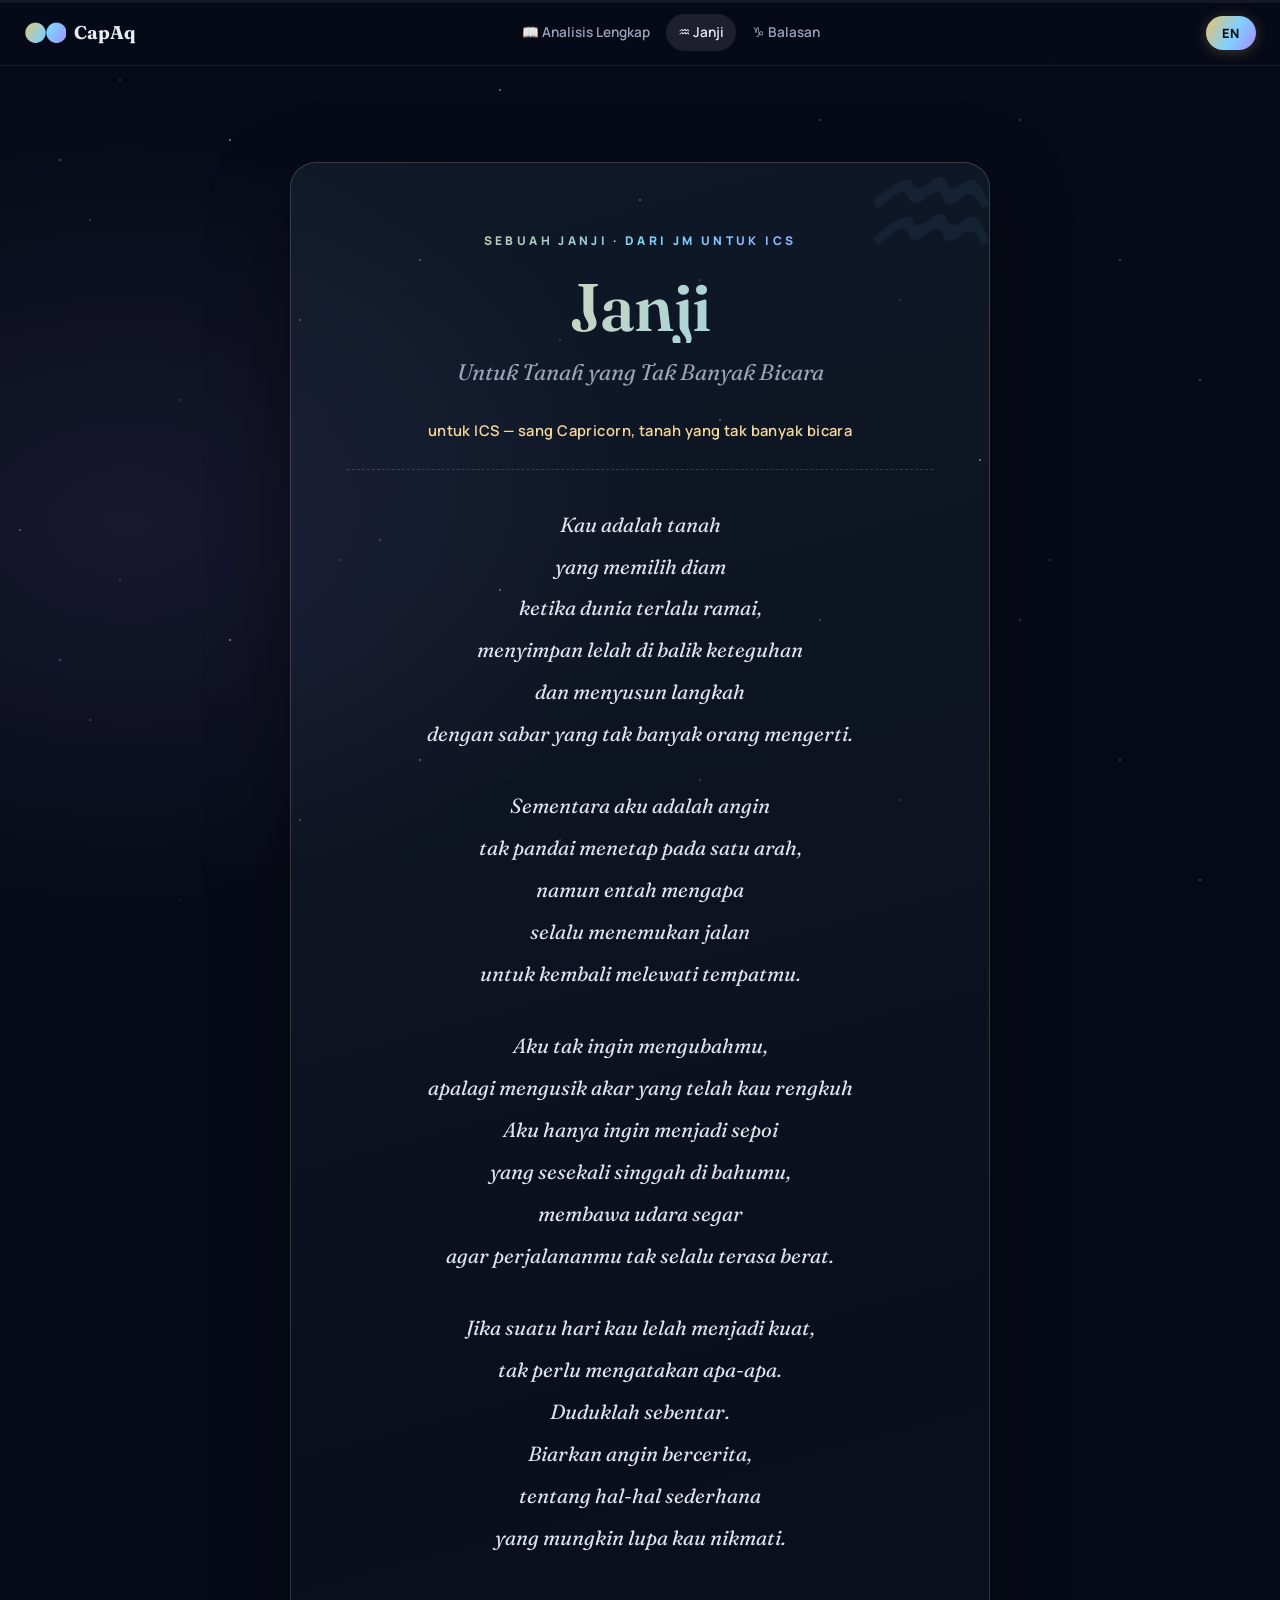
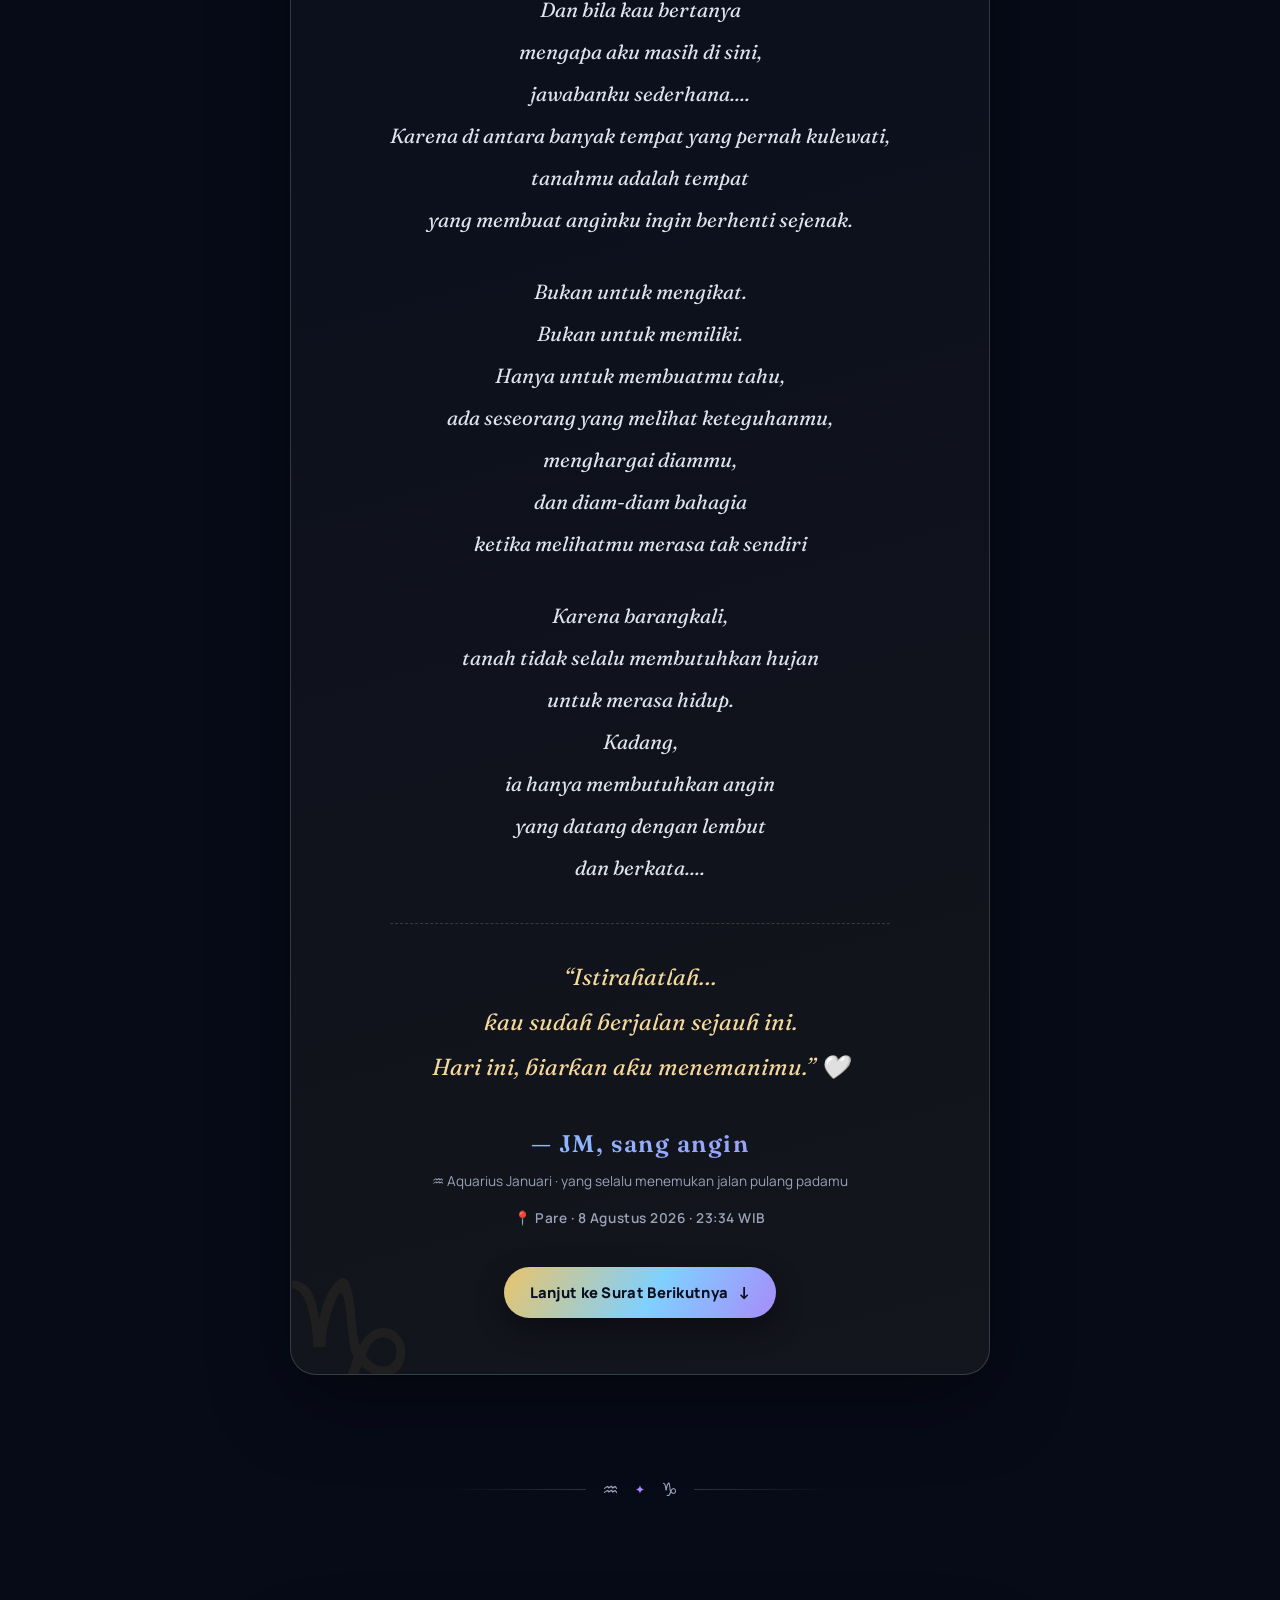
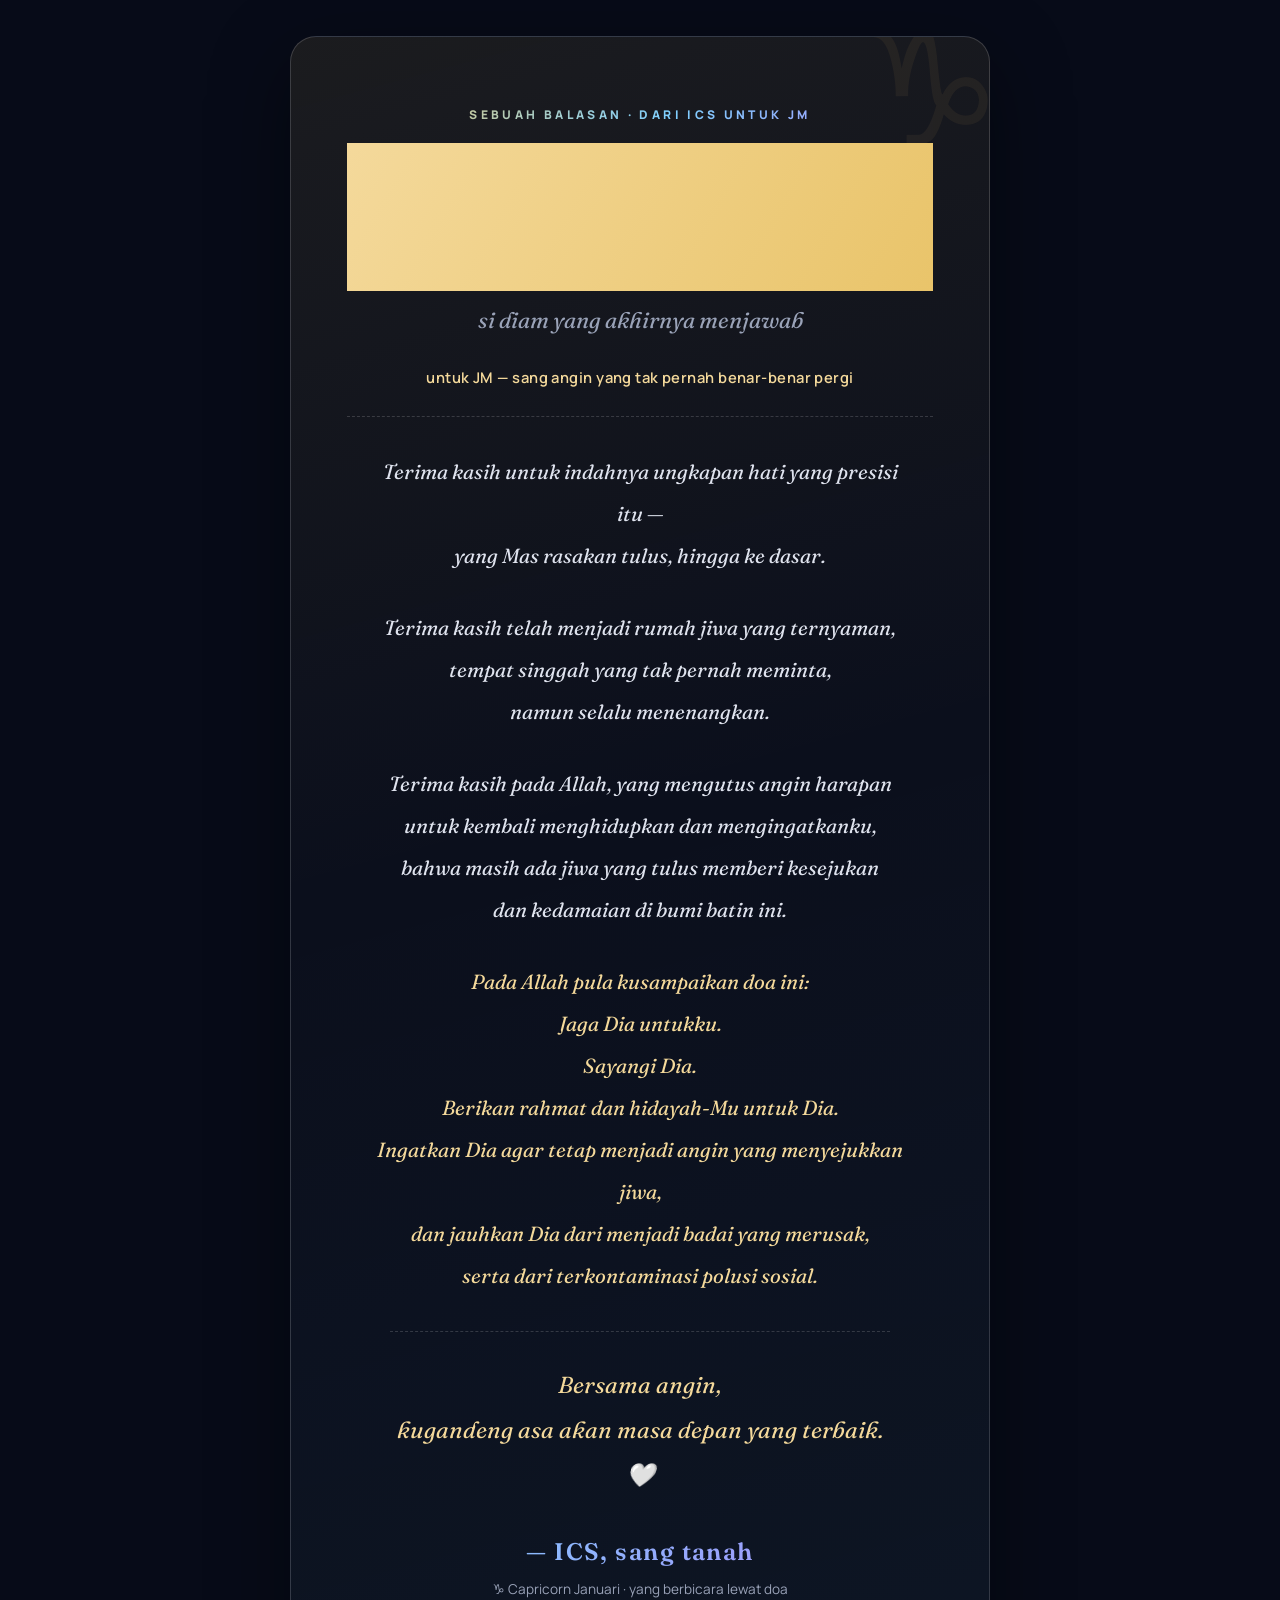
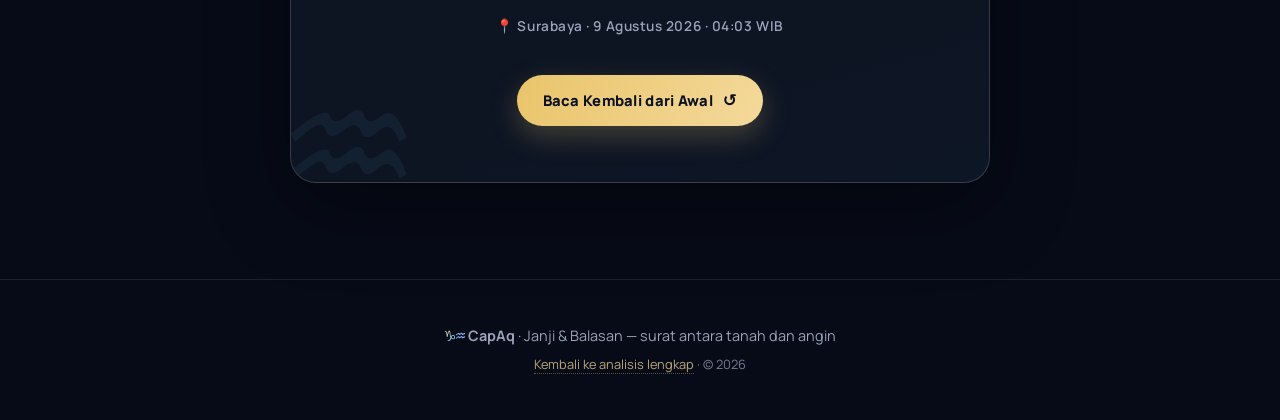
==== janji.html @ 3310ffc1 "feat: add letters page (Janji & Balasan) with bilingual nav & reading flow - Add janji.html: dedicat" ====
<!DOCTYPE html>
<html lang="id">
<head>
  <meta charset="UTF-8" />
  <meta name="viewport" content="width=device-width, initial-scale=1.0" />
  <title>Janji &amp; Balasan — Surat antara Tanah dan Angin | CapAq</title>
  <meta name="description" content="Dua surat dari CapAq: 'Janji' dari JM (Aquarius) untuk ICS (Capricorn), dan 'Balasan Sang Tanah' sebagai jawabannya. Pare & Surabaya, Agustus 2026." />
  <meta property="og:title" content="Janji &amp; Balasan — Surat antara Tanah dan Angin | CapAq" />
  <meta property="og:description" content="Janji dari angin untuk tanah, dan balasan sang tanah untuk angin. Dua surat, satu pertemuan antara Capricorn dan Aquarius." />
  <meta property="og:type" content="website" />
  <meta property="og:url" content="https://ataraxianusa.github.io/capaq/janji.html" />
  <meta property="og:image" content="https://ataraxianusa.github.io/capaq/og-image.png" />
  <meta property="og:image:width" content="1200" />
  <meta property="og:image:height" content="630" />
  <meta property="og:image:alt" content="Janji & Balasan — surat antara tanah (Capricorn) dan angin (Aquarius)" />
  <meta name="twitter:card" content="summary_large_image" />
  <meta name="twitter:title" content="Janji &amp; Balasan — Surat antara Tanah dan Angin | CapAq" />
  <meta name="twitter:description" content="Janji dari angin untuk tanah, dan balasan sang tanah untuk angin. Pare & Surabaya, Agustus 2026." />
  <meta name="twitter:image" content="https://ataraxianusa.github.io/capaq/og-image.png" />
  <link rel="icon" href="data:image/svg+xml,<svg xmlns='http://www.w3.org/2000/svg' viewBox='0 0 100 100'><text y='.9em' font-size='90'>♑♒</text></svg>" />
  <meta name="theme-color" content="#0c1126" />
  <link rel="preconnect" href="https://fonts.googleapis.com" />
  <link rel="preconnect" href="https://fonts.gstatic.com" crossorigin />
  <link href="https://fonts.googleapis.com/css2?family=Fraunces:ital,opsz,wght@0,9..144,400;0,9..144,500;0,9..144,600;0,9..144,700;1,9..144,400&family=Manrope:wght@400;500;600;700;800&display=swap" rel="stylesheet" />
  <link rel="stylesheet" href="styles.css" />
  <script>window.CAPAQ_TITLES = { id: "Janji & Balasan — Surat antara Tanah dan Angin | CapAq", en: "The Promise & The Reply — Letters between Land and Wind | CapAq" };</script>
</head>
<body>
  <div class="stars" aria-hidden="true"></div>
  <div class="stars stars--layer2" aria-hidden="true"></div>

  <!-- ═══════════ READING PROGRESS ═══════════ -->
  <div class="reading-progress" role="progressbar" aria-label="Reading progress" aria-valuemin="0" aria-valuemax="100" aria-valuenow="0">
    <div class="reading-progress__bar" id="readingProgressBar"></div>
  </div>

  <!-- ═══════════ NAV ═══════════ -->
  <header class="nav">
    <a href="index.html" class="nav__brand"><span class="nav__glyph">♑♒</span> CapAq</a>
    <nav class="nav__links" aria-label="Navigation">
      <a href="index.html" data-en="📖 Full Analysis" data-id="📖 Analisis Lengkap">📖 Analisis Lengkap</a>
      <a href="#janji" data-en="♒ The Promise" data-id="♒ Janji">♒ Janji</a>
      <a href="#balasan" data-en="♑ The Reply" data-id="♑ Balasan">♑ Balasan</a>
    </nav>
    <button class="lang-toggle" id="langToggle" aria-label="Switch language">EN</button>
  </header>

  <!-- ═══════════ BACK TO ANALYSIS ═══════════ -->
  <a class="back-to-analysis" href="index.html" data-en="← Back to full analysis" data-id="← Kembali ke Analisis">← Kembali ke Analisis</a>

  <main>
    <!-- ═══════════ SURAT 1 · JM ═══════════ -->
    <section class="page-letter" id="janji">
      <div class="container">
        <div class="poem__card reveal">
          <div class="poem__wind" aria-hidden="true">
            <i style="--top:16%;--w:90px;--d:9s;--delay:0s;--o:.35"></i>
            <i style="--top:30%;--w:60px;--d:7s;--delay:2.2s;--o:.25"></i>
            <i style="--top:44%;--w:120px;--d:11s;--delay:4s;--o:.3"></i>
            <i style="--top:58%;--w:70px;--d:8s;--delay:1.2s;--o:.28"></i>
            <i style="--top:70%;--w:100px;--d:10s;--delay:5.4s;--o:.32"></i>
            <i style="--top:82%;--w:55px;--d:7.5s;--delay:3.1s;--o:.22"></i>
            <i style="--top:24%;--w:45px;--d:6.5s;--delay:6s;--o:.2"></i>
            <i style="--top:64%;--w:80px;--d:9.5s;--delay:7.2s;--o:.26"></i>
            <i style="--top:38%;--w:110px;--d:12s;--delay:8s;--o:.3"></i>
            <i style="--top:50%;--w:65px;--d:8.5s;--delay:9s;--o:.24"></i>
          </div>

          <p class="section__kicker poem__kicker" data-en="A PROMISE · FROM JM TO ICS" data-id="SEBUAH JANJI · DARI JM UNTUK ICS">SEBUAH JANJI · DARI JM UNTUK ICS</p>
          <h2 class="poem__title" data-en="A Promise" data-id="Janji">Janji</h2>
          <p class="poem__subtitle" data-en="For the Land That Doesn't Speak Much" data-id="Untuk Tanah yang Tak Banyak Bicara">Untuk Tanah yang Tak Banyak Bicara</p>
          <p class="poem__dedication" data-en="for ICS — the Capricorn, the land that doesn't speak much" data-id="untuk ICS — sang Capricorn, tanah yang tak banyak bicara">untuk ICS — sang Capricorn, tanah yang tak banyak bicara</p>

          <p class="poem__stanza" data-en="You are the land<br>that chooses silence<br>when the world grows too loud,<br>storing your weariness behind your steadiness<br>and arranging your steps<br>with a patience few people understand." data-id="Kau adalah tanah<br>yang memilih diam<br>ketika dunia terlalu ramai,<br>menyimpan lelah di balik keteguhan<br>dan menyusun langkah<br>dengan sabar yang tak banyak orang mengerti.">Kau adalah tanah<br>yang memilih diam<br>ketika dunia terlalu ramai,<br>menyimpan lelah di balik keteguhan<br>dan menyusun langkah<br>dengan sabar yang tak banyak orang mengerti.</p>

          <p class="poem__stanza" data-en="Meanwhile, I am the wind —<br>not good at settling in one direction,<br>yet somehow<br>always finding the way<br>to pass through your place again." data-id="Sementara aku adalah angin<br>tak pandai menetap pada satu arah,<br>namun entah mengapa<br>selalu menemukan jalan<br>untuk kembali melewati tempatmu.">Sementara aku adalah angin<br>tak pandai menetap pada satu arah,<br>namun entah mengapa<br>selalu menemukan jalan<br>untuk kembali melewati tempatmu.</p>

          <p class="poem__stanza" data-en="I don't want to change you,<br>let alone disturb the roots you have held onto.<br>I only want to be a gentle breeze<br>that sometimes rests on your shoulder,<br>carrying fresh air<br>so your journey doesn't always feel so heavy." data-id="Aku tak ingin mengubahmu,<br>apalagi mengusik akar yang telah kau rengkuh<br>Aku hanya ingin menjadi sepoi<br>yang sesekali singgah di bahumu,<br>membawa udara segar<br>agar perjalananmu tak selalu terasa berat.">Aku tak ingin mengubahmu,<br>apalagi mengusik akar yang telah kau rengkuh<br>Aku hanya ingin menjadi sepoi<br>yang sesekali singgah di bahumu,<br>membawa udara segar<br>agar perjalananmu tak selalu terasa berat.</p>

          <p class="poem__stanza" data-en="If one day you grow tired of being strong,<br>you don't need to say anything.<br>Just sit for a while.<br>Let the wind tell stories,<br>about the simple things<br>you may have forgotten to enjoy." data-id="Jika suatu hari kau lelah menjadi kuat,<br>tak perlu mengatakan apa-apa.<br>Duduklah sebentar.<br>Biarkan angin bercerita,<br>tentang hal-hal sederhana<br>yang mungkin lupa kau nikmati.">Jika suatu hari kau lelah menjadi kuat,<br>tak perlu mengatakan apa-apa.<br>Duduklah sebentar.<br>Biarkan angin bercerita,<br>tentang hal-hal sederhana<br>yang mungkin lupa kau nikmati.</p>

          <p class="poem__stanza" data-en="And if you ask<br>why I am still here,<br>my answer is simple....<br>Because among all the places I have passed through,<br>your land is the place<br>that makes my wind want to pause for a moment." data-id="Dan bila kau bertanya<br>mengapa aku masih di sini,<br>jawabanku sederhana....<br>Karena di antara banyak tempat yang pernah kulewati,<br>tanahmu adalah tempat<br>yang membuat anginku ingin berhenti sejenak.">Dan bila kau bertanya<br>mengapa aku masih di sini,<br>jawabanku sederhana....<br>Karena di antara banyak tempat yang pernah kulewati,<br>tanahmu adalah tempat<br>yang membuat anginku ingin berhenti sejenak.</p>

          <p class="poem__stanza" data-en="Not to bind.<br>Not to own.<br>Only to let you know,<br>there is someone who sees your steadiness,<br>cherishes your silence,<br>and quietly feels happy<br>when she sees you no longer feel alone." data-id="Bukan untuk mengikat.<br>Bukan untuk memiliki.<br>Hanya untuk membuatmu tahu,<br>ada seseorang yang melihat keteguhanmu,<br>menghargai diammu,<br>dan diam-diam bahagia<br>ketika melihatmu merasa tak sendiri">Bukan untuk mengikat.<br>Bukan untuk memiliki.<br>Hanya untuk membuatmu tahu,<br>ada seseorang yang melihat keteguhanmu,<br>menghargai diammu,<br>dan diam-diam bahagia<br>ketika melihatmu merasa tak sendiri</p>

          <p class="poem__stanza" data-en="Because perhaps,<br>land doesn't always need rain<br>to feel alive.<br>Sometimes,<br>it only needs a wind<br>that comes gently<br>and says...." data-id="Karena barangkali,<br>tanah tidak selalu membutuhkan hujan<br>untuk merasa hidup.<br>Kadang,<br>ia hanya membutuhkan angin<br>yang datang dengan lembut<br>dan berkata....">Karena barangkali,<br>tanah tidak selalu membutuhkan hujan<br>untuk merasa hidup.<br>Kadang,<br>ia hanya membutuhkan angin<br>yang datang dengan lembut<br>dan berkata....</p>

          <div class="poem__closing">
            <p data-en="&ldquo;Rest&hellip;<br>you have already walked this far.<br>Today, let me stay with you.&rdquo; <span class='poem__heart'>🤍</span>" data-id="&ldquo;Istirahatlah&hellip;<br>kau sudah berjalan sejauh ini.<br>Hari ini, biarkan aku menemanimu.&rdquo; <span class='poem__heart'>🤍</span>">&ldquo;Istirahatlah&hellip;<br>kau sudah berjalan sejauh ini.<br>Hari ini, biarkan aku menemanimu.&rdquo; <span class="poem__heart">🤍</span></p>
          </div>

          <div class="poem__signature">
            <p class="poem__signature-name" data-en="— JM, the wind" data-id="— JM, sang angin">— JM, sang angin</p>
            <p class="poem__signature-sub" data-en="♒ January Aquarius · always finding its way back to you" data-id="♒ Aquarius Januari · yang selalu menemukan jalan pulang padamu">♒ Aquarius Januari · yang selalu menemukan jalan pulang padamu</p>
            <p class="poem__location" data-en="📍 Pare · August 8, 2026 · 23:34 WIB" data-id="📍 Pare · 8 Agustus 2026 · 23:34 WIB">📍 Pare · 8 Agustus 2026 · 23:34 WIB</p>
          </div>

          <div class="letter-nav__wrap reveal">
            <a class="letter-nav" href="#balasan" data-en="Continue to the Next Letter <span class='letter-nav__arrow'>↓</span>" data-id="Lanjut ke Surat Berikutnya <span class='letter-nav__arrow'>↓</span>">Lanjut ke Surat Berikutnya <span class="letter-nav__arrow">↓</span></a>
          </div>
        </div>
      </div>
    </section>

    <!-- ═══════════ PEMISAH ═══════════ -->
    <div class="page-divider reveal" aria-hidden="true">
      <span class="page-divider__line"></span>
      <span class="page-divider__glyph">♒</span>
      <span class="page-divider__star">✦</span>
      <span class="page-divider__glyph">♑</span>
      <span class="page-divider__line"></span>
    </div>

    <!-- ═══════════ SURAT 2 · BALASAN ICS ═══════════ -->
    <section class="page-letter" id="balasan">
      <div class="container">
        <div class="poem__card poem__card--reply reveal">
          <div class="poem__wind poem__wind--earth" aria-hidden="true">
            <i style="--top:14%;--w:80px;--d:10s;--delay:1s;--o:.3"></i>
            <i style="--top:28%;--w:55px;--d:8s;--delay:3.4s;--o:.22"></i>
            <i style="--top:42%;--w:110px;--d:12s;--delay:0.6s;--o:.28"></i>
            <i style="--top:56%;--w:65px;--d:9s;--delay:5s;--o:.26"></i>
            <i style="--top:68%;--w:95px;--d:11s;--delay:2s;--o:.32"></i>
            <i style="--top:80%;--w:50px;--d:7.5s;--delay:6.2s;--o:.2"></i>
            <i style="--top:22%;--w:70px;--d:9.5s;--delay:7s;--o:.24"></i>
            <i style="--top:60%;--w:120px;--d:13s;--delay:4.2s;--o:.3"></i>
            <i style="--top:36%;--w:45px;--d:6.5s;--delay:8s;--o:.22"></i>
            <i style="--top:74%;--w:85px;--d:10.5s;--delay:9s;--o:.26"></i>
          </div>

          <p class="section__kicker poem__kicker" data-en="A REPLY · FROM ICS TO JM" data-id="SEBUAH BALASAN · DARI ICS UNTUK JM">SEBUAH BALASAN · DARI ICS UNTUK JM</p>
          <h2 class="poem__title poem__title--reply" data-en="The Land's Reply" data-id="Balasan Sang Tanah">Balasan Sang Tanah</h2>
          <p class="poem__subtitle" data-en="the silent one who finally answers" data-id="si diam yang akhirnya menjawab">si diam yang akhirnya menjawab</p>
          <p class="poem__dedication" data-en="for JM — the wind that never truly left" data-id="untuk JM — sang angin yang tak pernah benar-benar pergi">untuk JM — sang angin yang tak pernah benar-benar pergi</p>

          <p class="poem__stanza" data-en="Thank you for that precise, beautiful expression of the heart —<br>which I feel sincerely, down to the very core." data-id="Terima kasih untuk indahnya ungkapan hati yang presisi itu —<br>yang Mas rasakan tulus, hingga ke dasar.">Terima kasih untuk indahnya ungkapan hati yang presisi itu —<br>yang Mas rasakan tulus, hingga ke dasar.</p>

          <p class="poem__stanza" data-en="Thank you for being the most comfortable home of my soul,<br>a place to rest that never asks,<br>yet always brings peace." data-id="Terima kasih telah menjadi rumah jiwa yang ternyaman,<br>tempat singgah yang tak pernah meminta,<br>namun selalu menenangkan.">Terima kasih telah menjadi rumah jiwa yang ternyaman,<br>tempat singgah yang tak pernah meminta,<br>namun selalu menenangkan.</p>

          <p class="poem__stanza" data-en="Thank you to Allah, who sent the wind of hope<br>to revive and remind me again,<br>that there is still a soul sincerely bringing coolness<br>and peace to this inner world." data-id="Terima kasih pada Allah, yang mengutus angin harapan<br>untuk kembali menghidupkan dan mengingatkanku,<br>bahwa masih ada jiwa yang tulus memberi kesejukan<br>dan kedamaian di bumi batin ini.">Terima kasih pada Allah, yang mengutus angin harapan<br>untuk kembali menghidupkan dan mengingatkanku,<br>bahwa masih ada jiwa yang tulus memberi kesejukan<br>dan kedamaian di bumi batin ini.</p>

          <p class="poem__stanza poem__stanza--prayer" data-en="And to Allah I offer this prayer:<br>Guard her for me.<br>Cherish her.<br>Grant Your grace and guidance to her.<br>Remind her to remain the wind that soothes the soul,<br>and keep her from becoming a destructive storm,<br>and from being tainted by social pollution." data-id="Pada Allah pula kusampaikan doa ini:<br>Jaga Dia untukku.<br>Sayangi Dia.<br>Berikan rahmat dan hidayah-Mu untuk Dia.<br>Ingatkan Dia agar tetap menjadi angin yang menyejukkan jiwa,<br>dan jauhkan Dia dari menjadi badai yang merusak,<br>serta dari terkontaminasi polusi sosial.">Pada Allah pula kusampaikan doa ini:<br>Jaga Dia untukku.<br>Sayangi Dia.<br>Berikan rahmat dan hidayah-Mu untuk Dia.<br>Ingatkan Dia agar tetap menjadi angin yang menyejukkan jiwa,<br>dan jauhkan Dia dari menjadi badai yang merusak,<br>serta dari terkontaminasi polusi sosial.</p>

          <div class="poem__closing">
            <p data-en="Together with the wind,<br>I hold the hope of a better future. <span class='poem__heart'>🤍</span>" data-id="Bersama angin,<br>kugandeng asa akan masa depan yang terbaik. <span class='poem__heart'>🤍</span>">Bersama angin,<br>kugandeng asa akan masa depan yang terbaik. <span class="poem__heart">🤍</span></p>
          </div>

          <div class="poem__signature">
            <p class="poem__signature-name" data-en="— ICS, the land" data-id="— ICS, sang tanah">— ICS, sang tanah</p>
            <p class="poem__signature-sub" data-en="♑ January Capricorn · who speaks through prayer" data-id="♑ Capricorn Januari · yang berbicara lewat doa">♑ Capricorn Januari · yang berbicara lewat doa</p>
            <p class="poem__location" data-en="📍 Surabaya · August 9, 2026 · 04:03 WIB" data-id="📍 Surabaya · 9 Agustus 2026 · 04:03 WIB">📍 Surabaya · 9 Agustus 2026 · 04:03 WIB</p>
          </div>

          <div class="letter-nav__wrap reveal">
            <a class="letter-nav letter-nav--earth" href="#janji" data-en="Read from the Beginning <span class='letter-nav__arrow'>↺</span>" data-id="Baca Kembali dari Awal <span class='letter-nav__arrow'>↺</span>">Baca Kembali dari Awal <span class="letter-nav__arrow">↺</span></a>
          </div>
        </div>
      </div>
    </section>
  </main>

  <!-- ═══════════ FOOTER ═══════════ -->
  <footer class="footer">
    <p><span class="nav__glyph">♑♒</span> <strong>CapAq</strong> <span data-en="· The Promise & The Reply — letters between land and wind" data-id="· Janji & Balasan — surat antara tanah dan angin">· Janji &amp; Balasan — surat antara tanah dan angin</span></p>
    <p class="footer__small"><a class="footer__link" href="index.html" data-en="Back to the full analysis" data-id="Kembali ke analisis lengkap">Kembali ke analisis lengkap</a> · © <span id="year">2026</span></p>
  </footer>

  <script src="script.js"></script>
</body>
</html>
---- styles.css ----
/* ═══════════════════════════════════════════════════════
   CapAq — Capricorn × Aquarius compatibility
   Cosmic theme · bilingual (ID/EN)
   ═══════════════════════════════════════════════════════ */

:root {
  --bg-deep: #070b18;
  --bg: #0c1126;
  --bg-2: #101634;
  --card: rgba(255, 255, 255, 0.04);
  --card-hover: rgba(255, 255, 255, 0.07);
  --border: rgba(255, 255, 255, 0.09);
  --border-strong: rgba(255, 255, 255, 0.16);
  --text: #e9ecf5;
  --muted: #9aa3b8;
  --gold: #e9c46a;
  --gold-soft: #f4d99b;
  --aqua: #7fd0ff;
  --violet: #a78bfa;
  --warm: #f28b82;
  --grad: linear-gradient(120deg, var(--gold) 0%, var(--aqua) 55%, var(--violet) 100%);
  --grad-text: linear-gradient(120deg, var(--gold-soft), var(--aqua));
  --radius: 18px;
  --radius-sm: 12px;
  --font-display: "Fraunces", Georgia, serif;
  --font-body: "Manrope", system-ui, -apple-system, sans-serif;
}

* { margin: 0; padding: 0; box-sizing: border-box; }

html { scroll-behavior: smooth; }

body {
  font-family: var(--font-body);
  background:
    radial-gradient(1200px 600px at 85% -10%, rgba(127, 208, 255, 0.10), transparent 60%),
    radial-gradient(1000px 700px at 10% 10%, rgba(167, 139, 250, 0.10), transparent 55%),
    radial-gradient(900px 500px at 50% 120%, rgba(233, 196, 106, 0.08), transparent 60%),
    var(--bg-deep);
  color: var(--text);
  line-height: 1.7;
  overflow-x: hidden;
  -webkit-font-smoothing: antialiased;
}

/* ── Starfield ─────────────────────────────────────────── */
.stars {
  position: fixed;
  inset: 0;
  pointer-events: none;
  z-index: 0;
  background-image:
    radial-gradient(1px 1px at 20px 30px, rgba(255,255,255,.8), transparent),
    radial-gradient(1px 1px at 120px 80px, rgba(255,255,255,.5), transparent),
    radial-gradient(1.5px 1.5px at 230px 140px, rgba(255,255,255,.7), transparent),
    radial-gradient(1px 1px at 340px 60px, rgba(255,255,255,.4), transparent),
    radial-gradient(1px 1px at 90px 220px, rgba(255,255,255,.6), transparent),
    radial-gradient(1.5px 1.5px at 420px 260px, rgba(255,255,255,.5), transparent),
    radial-gradient(1px 1px at 300px 320px, rgba(255,255,255,.7), transparent),
    radial-gradient(1px 1px at 180px 400px, rgba(255,255,255,.4), transparent),
    radial-gradient(1.5px 1.5px at 500px 90px, rgba(255,255,255,.6), transparent),
    radial-gradient(1px 1px at 560px 340px, rgba(255,255,255,.5), transparent),
    radial-gradient(1px 1px at 640px 200px, rgba(255,255,255,.8), transparent),
    radial-gradient(1.5px 1.5px at 720px 420px, rgba(255,255,255,.5), transparent),
    radial-gradient(1px 1px at 820px 120px, rgba(255,255,255,.6), transparent),
    radial-gradient(1px 1px at 900px 300px, rgba(255,255,255,.4), transparent),
    radial-gradient(1.5px 1.5px at 980px 460px, rgba(255,255,255,.7), transparent),
    radial-gradient(1px 1px at 1050px 60px, rgba(255,255,255,.5), transparent),
    radial-gradient(1px 1px at 1120px 260px, rgba(255,255,255,.6), transparent),
    radial-gradient(1.5px 1.5px at 1200px 380px, rgba(255,255,255,.4), transparent),
    radial-gradient(1px 1px at 1300px 150px, rgba(255,255,255,.7), transparent),
    radial-gradient(1px 1px at 1400px 320px, rgba(255,255,255,.5), transparent);
  background-size: 1450px 500px;
  animation: drift 120s linear infinite;
}

.stars--layer2 {
  opacity: .55;
  background-image:
    radial-gradient(2px 2px at 60px 160px, rgba(127,208,255,.7), transparent),
    radial-gradient(2px 2px at 380px 40px, rgba(233,196,106,.6), transparent),
    radial-gradient(2px 2px at 700px 280px, rgba(167,139,250,.6), transparent),
    radial-gradient(2px 2px at 1020px 120px, rgba(127,208,255,.5), transparent),
    radial-gradient(2px 2px at 1330px 240px, rgba(233,196,106,.5), transparent);
  background-size: 1450px 500px;
  animation: drift 90s linear infinite reverse;
}

@keyframes drift {
  from { background-position: 0 0; }
  to   { background-position: 1450px 500px; }
}

/* ── Layout helpers ────────────────────────────────────── */
.container { max-width: 980px; margin: 0 auto; padding: 0 24px; }
/* scroll-margin keeps section tops clear of the sticky nav when jumping via nav links */
.section { position: relative; z-index: 1; padding: 88px 0; scroll-margin-top: 72px; }
.section--tinted { background: rgba(255, 255, 255, 0.025); border-top: 1px solid var(--border); border-bottom: 1px solid var(--border); }

.section__kicker {
  font-size: 12px; font-weight: 800; letter-spacing: 0.28em; text-transform: uppercase;
  background: var(--grad);
  -webkit-background-clip: text; background-clip: text; -webkit-text-fill-color: transparent;
  margin-bottom: 14px;
}

.section__title {
  font-family: var(--font-display);
  font-size: clamp(1.7rem, 4vw, 2.6rem);
  font-weight: 600;
  line-height: 1.2;
  margin-bottom: 16px;
  letter-spacing: -0.01em;
}

.section__title--cap { background: var(--grad-text); -webkit-background-clip: text; background-clip: text; -webkit-text-fill-color: transparent; }
.section__title--aq { background: linear-gradient(120deg, var(--aqua), var(--violet)); -webkit-background-clip: text; background-clip: text; -webkit-text-fill-color: transparent; }

.section__lead { color: var(--muted); font-size: 1.05rem; max-width: 720px; margin-bottom: 36px; }
.section__note { color: var(--muted); font-size: 0.92rem; margin-top: 28px; max-width: 780px; }

/* ── Nav ───────────────────────────────────────────────── */
.nav {
  position: sticky; top: 0; z-index: 50;
  display: flex; align-items: center; justify-content: space-between;
  padding: 14px 24px;
  background: rgba(7, 11, 24, 0.72);
  backdrop-filter: blur(14px);
  -webkit-backdrop-filter: blur(14px);
  border-bottom: 1px solid var(--border);
}

.nav__brand {
  display: flex; align-items: center; gap: 8px;
  font-family: var(--font-display); font-weight: 700; font-size: 1.15rem;
  color: var(--text); text-decoration: none;
}
.nav__glyph { letter-spacing: -2px; background: var(--grad); -webkit-background-clip: text; background-clip: text; -webkit-text-fill-color: transparent; }

.nav__links { display: flex; gap: 4px; }
.nav__links a {
  color: var(--muted); text-decoration: none; font-size: 0.85rem; font-weight: 600;
  padding: 7px 12px; border-radius: 999px; transition: color .2s, background .2s;
}
.nav__links a:hover { color: var(--text); background: rgba(255,255,255,.06); }
.nav__links a.is-active { color: var(--text); background: rgba(255,255,255,.09); }

.lang-toggle {
  font-family: var(--font-body); font-weight: 800; font-size: 0.8rem; letter-spacing: .05em;
  color: #0b1020; background: var(--grad); border: none; cursor: pointer;
  padding: 8px 16px; border-radius: 999px;
  transition: transform .15s, box-shadow .2s;
  box-shadow: 0 2px 14px rgba(233,196,106,.25);
}
.lang-toggle:hover { transform: translateY(-1px); box-shadow: 0 4px 20px rgba(127,208,255,.3); }
.lang-toggle:active { transform: translateY(0) scale(.97); }

/* ── Hero ──────────────────────────────────────────────── */
.hero {
  position: relative; z-index: 1;
  min-height: 92vh;
  display: flex; flex-direction: column; align-items: center; justify-content: center;
  text-align: center; padding: 120px 24px 80px;
}

.hero__eyebrow {
  font-size: 12px; font-weight: 800; letter-spacing: 0.32em; text-transform: uppercase;
  color: var(--muted); margin-bottom: 26px;
}

.hero__title {
  display: flex; align-items: center; justify-content: center; gap: clamp(14px, 3vw, 28px);
  flex-wrap: wrap;
}

.hero__sign {
  font-size: clamp(2.6rem, 8vw, 5.2rem);
  filter: drop-shadow(0 0 24px rgba(233,196,106,.35));
  animation: float 5s ease-in-out infinite;
}
.hero__sign--aq { color: var(--aqua); filter: drop-shadow(0 0 24px rgba(127,208,255,.35)); animation-delay: 1.2s; }
.hero__sign--cap { color: var(--gold); }

@keyframes float {
  0%, 100% { transform: translateY(0); }
  50%      { transform: translateY(-10px); }
}

.hero__names { display: flex; flex-direction: column; gap: 2px; align-items: center; }
.hero__name {
  font-family: var(--font-display);
  font-size: clamp(1.9rem, 6vw, 3.6rem);
  font-weight: 600; letter-spacing: -0.02em; line-height: 1.1;
  background: var(--grad-text); -webkit-background-clip: text; background-clip: text; -webkit-text-fill-color: transparent;
}
.hero__x { color: var(--muted); font-family: var(--font-display); font-size: clamp(1.2rem, 3vw, 1.8rem); }

.hero__sub {
  max-width: 640px; margin: 30px auto 34px;
  color: var(--muted); font-size: clamp(1rem, 2vw, 1.15rem);
}

.hero__monogram {
  display: flex; align-items: center; justify-content: center; gap: 18px;
  margin-bottom: 30px;
  font-family: var(--font-display);
  font-size: clamp(1.4rem, 3.5vw, 2.1rem);
  font-weight: 600; letter-spacing: 0.16em;
}
.hero__monogram--cap { color: var(--gold); }
.hero__monogram--aq  { color: var(--aqua); }
.hero__monogram--x   { color: var(--muted); font-size: 0.62em; letter-spacing: 0; }
.hero__monogram--link { text-decoration: none; transition: text-shadow .2s; }
.hero__monogram--link:hover { text-shadow: 0 0 18px rgba(233,196,106,.75); text-decoration: underline; text-underline-offset: 6px; text-decoration-color: rgba(233,196,106,.5); }

.hero__chips { display: flex; gap: 12px; flex-wrap: wrap; justify-content: center; margin-bottom: 44px; }

.chip {
  padding: 9px 18px; border-radius: 999px; font-size: 0.85rem; font-weight: 700;
  border: 1px solid var(--border-strong); background: var(--card);
  transition: transform .2s, border-color .2s;
}
.chip:hover { transform: translateY(-2px); border-color: rgba(255,255,255,.3); }
.chip--earth { border-color: rgba(233,196,106,.4); color: var(--gold-soft); }
.chip--saturn { border-color: rgba(127,208,255,.4); color: var(--aqua); }
.chip--score { border-color: rgba(167,139,250,.45); color: #c4b5fd; }

.hero__cta {
  display: inline-block;
  color: #0b1020; text-decoration: none; font-weight: 800; font-size: 0.95rem;
  background: var(--grad); padding: 14px 30px; border-radius: 999px;
  box-shadow: 0 4px 24px rgba(127,208,255,.25);
  transition: transform .15s, box-shadow .2s;
}
.hero__cta:hover { transform: translateY(-2px); box-shadow: 0 8px 32px rgba(233,196,106,.35); }

/* ── TL;DR ─────────────────────────────────────────────── */
.tldr {
  background: linear-gradient(160deg, rgba(255,255,255,.06), rgba(255,255,255,.02));
  border: 1px solid var(--border-strong);
  border-radius: var(--radius);
  padding: clamp(24px, 4vw, 40px);
  box-shadow: 0 20px 60px rgba(0,0,0,.35);
}

.tldr__head { display: flex; align-items: center; gap: 12px; margin-bottom: 18px; }
.tldr__icon { font-size: 1.6rem; }
.tldr__head h2 { font-family: var(--font-display); font-size: clamp(1.3rem, 3vw, 1.8rem); font-weight: 600; }

.tldr p { color: #c9cede; }
.tldr strong { color: var(--gold-soft); }

.tldr__meter { margin-top: 26px; padding-top: 22px; border-top: 1px dashed var(--border-strong); }

/* ── Cards & grids ─────────────────────────────────────── */
.two-col { display: grid; grid-template-columns: 1fr 1fr; gap: 20px; margin-bottom: 28px; }

.card {
  background: var(--card); border: 1px solid var(--border);
  border-radius: var(--radius); padding: 28px;
  transition: transform .25s, background .25s, border-color .25s, box-shadow .25s;
}
.card:hover { transform: translateY(-4px); background: var(--card-hover); box-shadow: 0 16px 40px rgba(0,0,0,.3); }
.card--cap { border-top: 3px solid var(--gold); }
.card--aq  { border-top: 3px solid var(--aqua); }

.card__head { display: flex; align-items: center; gap: 14px; margin-bottom: 14px; }
.card__glyph { font-size: 2.2rem; line-height: 1; }
.card--cap .card__glyph { color: var(--gold); }
.card--aq .card__glyph { color: var(--aqua); }
.card h3 { font-family: var(--font-display); font-size: 1.35rem; font-weight: 600; }
.card__meta { color: var(--muted); font-size: 0.8rem; font-weight: 600; letter-spacing: .02em; }
.card p { color: #c9cede; font-size: 0.97rem; }
.card__title { font-family: var(--font-display); font-size: 1.25rem; margin-bottom: 10px; }

.grid { display: grid; gap: 18px; }
.grid--2 { grid-template-columns: 1fr 1fr; }
.grid--3 { grid-template-columns: repeat(3, 1fr); }

.mini-card {
  background: var(--card); border: 1px solid var(--border);
  border-radius: var(--radius-sm); padding: 22px;
  transition: transform .2s, border-color .2s, background .2s;
}
.mini-card:hover { transform: translateY(-3px); border-color: var(--border-strong); background: var(--card-hover); }
.mini-card--aq { border-left: 3px solid var(--aqua); }

.mini-card__icon { font-size: 1.5rem; display: block; margin-bottom: 10px; }
.mini-card h4 { font-family: var(--font-display); font-size: 1.05rem; font-weight: 600; margin-bottom: 8px; }
.mini-card p { color: var(--muted); font-size: 0.9rem; }
.mini-card--aq p { color: #b9c8d8; }

/* ── Insight callout ───────────────────────────────────── */
.insight {
  background: linear-gradient(160deg, rgba(233,196,106,.08), rgba(127,208,255,.05));
  border: 1px solid rgba(233,196,106,.25);
  border-radius: var(--radius);
  padding: clamp(22px, 3.5vw, 34px);
  margin-top: 8px;
}
.insight__label {
  font-size: 11px; font-weight: 800; letter-spacing: .24em; text-transform: uppercase;
  color: var(--gold); margin-bottom: 10px;
}
.insight p { color: #d3d7e4; }
.insight__quote {
  margin-top: 14px; font-family: var(--font-display); font-style: italic;
  color: var(--gold-soft); font-size: 1.05rem;
}

/* ── List blocks ───────────────────────────────────────── */
.list-block { display: flex; flex-direction: column; gap: 16px; }
.list-item {
  display: flex; gap: 20px; align-items: flex-start;
  background: var(--card); border: 1px solid var(--border);
  border-radius: var(--radius-sm); padding: 24px;
  transition: transform .2s, border-color .2s, background .2s;
}
.list-item:hover { transform: translateX(4px); border-color: var(--border-strong); background: var(--card-hover); }

.list-item__num {
  font-family: var(--font-display); font-size: 1.4rem; font-weight: 700; line-height: 1;
  background: var(--grad); -webkit-background-clip: text; background-clip: text; -webkit-text-fill-color: transparent;
  flex-shrink: 0; padding-top: 2px;
}
.list-item h4 { font-family: var(--font-display); font-size: 1.1rem; font-weight: 600; margin-bottom: 6px; }
.list-item p { color: var(--muted); font-size: 0.95rem; }

/* ── Scorecard meters ──────────────────────────────────── */
.scorecard {
  background: var(--card); border: 1px solid var(--border);
  border-radius: var(--radius); padding: clamp(22px, 4vw, 36px);
  display: flex; flex-direction: column; gap: 18px;
}

.meter-row { display: grid; grid-template-columns: 220px 1fr 64px; align-items: center; gap: 16px; }
.meter-row__label { font-size: 0.9rem; font-weight: 700; color: #c9cede; }
.meter-row__track {
  height: 10px; border-radius: 999px; background: rgba(255,255,255,.07);
  overflow: hidden; position: relative;
}
.meter-row__fill {
  display: block; height: 100%; width: 0; border-radius: 999px;
  background: linear-gradient(90deg, var(--gold), var(--aqua));
  box-shadow: 0 0 12px rgba(127,208,255,.4);
  transition: width 1.4s cubic-bezier(.22,1,.36,1);
}
.meter-row__fill.fill--warm { background: linear-gradient(90deg, #f28b82, #e9c46a); box-shadow: 0 0 12px rgba(242,139,130,.35); }
.meter-row__fill.fill--gold { background: linear-gradient(90deg, var(--gold), var(--gold-soft)); box-shadow: 0 0 14px rgba(233,196,106,.5); }
.meter-row__pct { font-weight: 800; font-size: 0.95rem; text-align: right; color: var(--text); font-variant-numeric: tabular-nums; }

.meter-row--total { border-top: 1px dashed var(--border-strong); padding-top: 18px; }
.meter-row--total .meter-row__label { font-size: 1rem; letter-spacing: .06em; }

.scorecard__note { color: var(--muted); font-size: 0.92rem; margin-top: 22px; max-width: 820px; }

/* ── Tips ──────────────────────────────────────────────── */
.tips { display: grid; grid-template-columns: 1fr 1fr; gap: 14px; }
.tip {
  display: flex; gap: 16px; align-items: flex-start;
  background: var(--card); border: 1px solid var(--border);
  border-radius: var(--radius-sm); padding: 20px;
  transition: transform .2s, border-color .2s;
}
.tip:hover { transform: translateY(-3px); border-color: var(--border-strong); }
.tip__num {
  font-family: var(--font-display); font-weight: 700; font-size: 1.2rem;
  width: 34px; height: 34px; flex-shrink: 0;
  display: grid; place-items: center;
  border-radius: 50%;
  background: rgba(255,255,255,.06); border: 1px solid var(--border-strong);
}
.tip p { color: #c9cede; font-size: 0.92rem; }

/* ── Note card (real-life example) ────────────────────── */
.note-card {
  margin-top: 28px; padding: 22px 26px;
  border-radius: var(--radius-sm);
  border: 1px solid rgba(233,196,106,.3);
  background: linear-gradient(160deg, rgba(233,196,106,.10), rgba(255,255,255,.02));
}
.note-card__label {
  font-size: 11px; font-weight: 800; letter-spacing: .24em; text-transform: uppercase;
  color: var(--gold); margin-bottom: 8px;
}
.note-card p { color: #d3d7e4; font-size: .95rem; }
.note-card strong { color: var(--gold-soft); }

/* ── Author card ──────────────────────────────────────── */
.author {
  display: flex; gap: 28px; align-items: flex-start;
  background: var(--card); border: 1px solid var(--border-strong);
  border-radius: var(--radius); padding: clamp(24px, 4vw, 38px);
  box-shadow: 0 20px 60px rgba(0,0,0,.3);
}
.author__avatar {
  flex-shrink: 0; width: 88px; height: 88px; border-radius: 22px;
  display: grid; place-items: center;
  font-family: var(--font-display); font-weight: 700; font-size: 1.6rem; letter-spacing: .06em;
  background: linear-gradient(135deg, #1d2652, #0a0f28);
  border: 1px solid rgba(255,255,255,.18); color: var(--gold-soft);
  box-shadow: 0 8px 30px rgba(0,0,0,.35);
}
.author__name { font-family: var(--font-display); font-size: 1.5rem; font-weight: 600; }
.author__role { color: var(--muted); font-size: .88rem; font-weight: 700; margin: 2px 0 12px; letter-spacing: .02em; }
.author__bio { color: #c9cede; font-size: .95rem; max-width: 720px; }
.author__bio strong { color: var(--gold-soft); }
.author__links { display: flex; flex-wrap: wrap; gap: 10px; margin-top: 18px; }
.author__link {
  display: inline-flex; align-items: center; gap: 6px;
  padding: 8px 16px; border-radius: 999px;
  border: 1px solid var(--border-strong); background: rgba(255,255,255,.04);
  color: var(--text); font-size: .84rem; font-weight: 700; text-decoration: none;
  transition: transform .15s, border-color .2s, background .2s;
}
.author__link:hover { transform: translateY(-2px); border-color: rgba(233,196,106,.5); background: rgba(255,255,255,.08); }

/* ── Verdict ───────────────────────────────────────────── */
.verdict { text-align: center; max-width: 760px; margin: 0 auto; }
.verdict__kicker { margin-bottom: 18px; }
.verdict__title {
  font-family: var(--font-display); font-size: clamp(1.8rem, 5vw, 3rem); font-weight: 600;
  line-height: 1.2; margin-bottom: 22px;
  background: var(--grad-text); -webkit-background-clip: text; background-clip: text; -webkit-text-fill-color: transparent;
}
.verdict__body { color: var(--muted); font-size: 1.05rem; }
.verdict__signs {
  margin-top: 34px; display: flex; justify-content: center; align-items: center; gap: 18px;
  font-size: 2.6rem;
}
.verdict__signs span:first-child { color: var(--gold); }
.verdict__signs span:last-child { color: var(--aqua); }
.verdict__heart { color: #f28b82; font-size: 1.6rem; animation: pulse 1.6s ease-in-out infinite; }
@keyframes pulse { 0%,100% { transform: scale(1); } 50% { transform: scale(1.25); } }

/* ── Poem · Janji (JM → ICS) ─────────────────────────── */
.poem__card {
  position: relative;
  max-width: 700px;
  margin: 0 auto;
  text-align: center;
  background: linear-gradient(165deg, rgba(127,208,255,.07), rgba(255,255,255,.02) 45%, rgba(233,196,106,.06));
  border: 1px solid var(--border-strong);
  border-radius: 26px;
  padding: clamp(40px, 6vw, 68px) clamp(22px, 5vw, 56px) clamp(36px, 5vw, 56px);
  box-shadow: 0 24px 80px rgba(0,0,0,.42);
  overflow: hidden;
}
.poem__card::before {
  content: "♒"; position: absolute; top: -34px; right: -14px;
  font-size: 10rem; line-height: 1; color: var(--aqua); opacity: .06;
  pointer-events: none;
}
.poem__card::after {
  content: "♑"; position: absolute; bottom: -40px; left: -14px;
  font-size: 10rem; line-height: 1; color: var(--gold); opacity: .06;
  pointer-events: none;
}

/* Floating wind streaks inside the poem card */
.poem__wind {
  position: absolute; inset: 0;
  overflow: hidden; pointer-events: none;
  z-index: 0;
}
.poem__wind i {
  position: absolute;
  left: -60px; top: var(--top, 40%);
  width: var(--w, 80px); height: 1.5px;
  border-radius: 999px;
  background: linear-gradient(90deg, transparent, var(--aqua), transparent);
  opacity: 0;
  animation: windDrift var(--d, 9s) linear var(--delay, 0s) infinite;
  will-change: transform, opacity;
}
.poem__wind i:nth-child(3n) { background: linear-gradient(90deg, transparent, var(--gold-soft), transparent); }
.poem__wind i:nth-child(4n) { height: 2.5px; }

@keyframes windDrift {
  0%   { transform: translate(-70px, 0) scaleX(.5); opacity: 0; }
  12%  { opacity: var(--o, .3); }
  45%  { transform: translate(250px, -12px) scaleX(1); }
  80%  { opacity: var(--o, .3); }
  100% { transform: translate(560px, 10px) scaleX(.75); opacity: 0; }
}

/* Keep poem content above the drifting particles */
.poem__card > :not(.poem__wind) { position: relative; z-index: 1; }

.poem__kicker { margin-bottom: 18px; }

.poem__title {
  font-family: var(--font-display);
  font-size: clamp(2.6rem, 7vw, 4.2rem);
  font-weight: 600; line-height: 1.1; letter-spacing: -0.01em;
  background: var(--grad-text);
  -webkit-background-clip: text; background-clip: text; -webkit-text-fill-color: transparent;
  margin-bottom: 10px;
}

.poem__subtitle {
  font-family: var(--font-display); font-style: italic;
  font-size: clamp(1.05rem, 2.6vw, 1.4rem);
  color: var(--muted); margin-bottom: 26px;
}

.poem__dedication {
  font-size: .92rem; font-weight: 600; letter-spacing: .03em;
  color: var(--gold-soft);
  padding-bottom: 26px; margin-bottom: 34px;
  border-bottom: 1px dashed var(--border-strong);
}

.poem__stanza {
  font-family: var(--font-display); font-style: italic;
  font-size: clamp(1.05rem, 2.3vw, 1.28rem);
  line-height: 2.05;
  color: #dfe3ee;
  margin: 0 auto 30px;
  max-width: 540px;
}
.poem__stanza:last-of-type { margin-bottom: 34px; }

.poem__closing {
  max-width: 500px; margin: 0 auto;
  padding-top: 30px;
  border-top: 1px dashed var(--border-strong);
}
.poem__closing p {
  font-family: var(--font-display); font-style: italic;
  font-size: clamp(1.15rem, 2.6vw, 1.45rem);
  line-height: 1.95;
  color: var(--gold-soft);
}
.poem__heart {
  display: inline-block;
  animation: pulse 2.2s ease-in-out infinite;
}

.poem__signature { margin-top: 34px; }
.poem__signature-name {
  font-family: var(--font-display); font-weight: 600;
  font-size: clamp(1.2rem, 3vw, 1.5rem); letter-spacing: .06em;
  background: linear-gradient(120deg, var(--aqua), var(--violet));
  -webkit-background-clip: text; background-clip: text; -webkit-text-fill-color: transparent;
}
.poem__signature-sub { color: var(--muted); font-size: .85rem; margin-top: 6px; }

/* ── Dedicated poem page (janji.html) ─────────────────── */
/* scroll-margin keeps letter tops clear of the sticky nav when jumping to #janji / #balasan */
.page-letter { min-height: 100vh; display: flex; align-items: center; justify-content: center; padding: 96px 0; scroll-margin-top: 72px; }
.page-letter .container { width: 100%; }

.page-divider {
  display: flex; align-items: center; justify-content: center; gap: 16px;
  padding: 8px 24px 40px; color: var(--muted);
}
.page-divider__line { height: 1px; width: min(140px, 18vw); background: linear-gradient(90deg, transparent, var(--border-strong)); }
.page-divider__line:last-of-type { background: linear-gradient(90deg, var(--border-strong), transparent); }
.page-divider__glyph { font-size: 1.15rem; line-height: 1; }
.page-divider__glyph:first-of-type { color: var(--aqua); }
.page-divider__glyph:last-of-type { color: var(--gold); }
.page-divider__star { font-size: .78rem; color: var(--violet); }

.poem__card--reply {
  background: linear-gradient(165deg, rgba(233,196,106,.09), rgba(255,255,255,.02) 45%, rgba(127,208,255,.06));
}
.poem__card--reply::before { content: "♑"; color: var(--gold); }
.poem__card--reply::after  { content: "♒"; color: var(--aqua); }

.poem__title--reply { background: linear-gradient(120deg, var(--gold-soft), var(--gold)); }

.poem__wind--earth i { background: linear-gradient(90deg, transparent, var(--gold-soft), transparent); }
.poem__wind--earth i:nth-child(3n) { background: linear-gradient(90deg, transparent, var(--gold), transparent); }

.poem__stanza--prayer { color: var(--gold-soft); }

.poem__location {
  margin-top: 14px;
  color: var(--muted); font-size: .85rem; font-weight: 600;
  font-family: var(--font-body); font-style: normal;
  letter-spacing: .04em;
}

.poem__full {
  display: inline-block; margin-top: 28px;
  color: var(--aqua); text-decoration: none;
  font-size: .9rem; font-weight: 700;
  border-bottom: 1px dotted rgba(127,208,255,.5);
  transition: border-color .2s, color .2s;
}
.poem__full:hover { border-bottom-color: var(--aqua); color: #cfe9ff; }

/* ── Next-letter nav (janji.html) ─────────────────────── */
.letter-nav {
  display: inline-flex;
  align-items: center;
  gap: 10px;
  margin-top: 36px;
  padding: 13px 26px;
  border-radius: 999px;
  font-family: var(--font-body);
  font-size: .92rem;
  font-weight: 800;
  letter-spacing: .02em;
  color: #0b1020;
  text-decoration: none;
  background: var(--grad);
  box-shadow: 0 10px 28px rgba(0, 0, 0, .4);
  white-space: nowrap;
  transition: transform .15s, box-shadow .2s;
}
.letter-nav__arrow { font-size: 1.15em; line-height: 1; }
.letter-nav:hover { transform: translateY(-2px); box-shadow: 0 14px 36px rgba(0, 0, 0, .5); }
.letter-nav:active { transform: translateY(0) scale(.97); }
.letter-nav--earth { background: linear-gradient(120deg, var(--gold), var(--gold-soft)); box-shadow: 0 10px 28px rgba(233, 196, 106, .25); }
.letter-nav--earth:hover { box-shadow: 0 14px 36px rgba(233, 196, 106, .35); }

/* Reveal on a wrapper (not the anchor) so the fade-in never clobbers the
   button's own hover/active transitions & transforms */
.letter-nav__wrap.reveal,
.section-nav.reveal { transition-delay: .25s; }

/* ── Next-section nav (index.html) ────────────────────── */
/* Reuses the .letter-nav pill; wrapper centers it and adds the trailing fade */
.section-nav { text-align: center; }

/* ── Reading progress bar (janji.html) ────────────────── */
.reading-progress {
  position: fixed;
  top: 0; left: 0; right: 0;
  height: 3px;
  z-index: 70; /* above the sticky nav (50) */
  pointer-events: none;
  background: rgba(255, 255, 255, .06);
}
.reading-progress__bar {
  height: 100%;
  width: 0%;
  background: var(--grad);
  box-shadow: 0 0 10px rgba(127, 208, 255, .45);
  transition: width .08s linear;
}

/* ── Floating back-to-analysis button (janji.html) ────── */
.back-to-analysis {
  position: fixed;
  right: 20px;
  bottom: 20px;
  z-index: 60;
  display: inline-flex;
  align-items: center;
  gap: 8px;
  padding: 12px 20px;
  border-radius: 999px;
  font-family: var(--font-body);
  font-size: .85rem;
  font-weight: 800;
  letter-spacing: .02em;
  color: #0b1020;
  text-decoration: none;
  background: var(--grad);
  box-shadow: 0 10px 30px rgba(0, 0, 0, .45), 0 0 0 1px rgba(255, 255, 255, .08);
  opacity: 0;
  transform: translateY(14px);
  pointer-events: none;
  /* Keep it out of the tab order & screen readers while hidden */
  visibility: hidden;
  transition: opacity .35s ease, transform .35s ease, box-shadow .2s, visibility 0s linear .35s;
}
.back-to-analysis.is-visible {
  opacity: 1;
  transform: translateY(0);
  pointer-events: auto;
  visibility: visible;
  transition: opacity .35s ease, transform .35s ease, box-shadow .2s, visibility 0s;
}
.back-to-analysis:hover {
  box-shadow: 0 14px 38px rgba(0, 0, 0, .55), 0 0 0 1px rgba(255, 255, 255, .18);
  transform: translateY(-2px);
}
.back-to-analysis:active { transform: translateY(0) scale(.97); }

/* ── Sources & footer ──────────────────────────────────── */
.sources { list-style: none; display: flex; flex-direction: column; gap: 10px; }
.sources li {
  color: var(--muted); font-size: 0.9rem; padding-left: 22px; position: relative;
}
.sources li::before {
  content: "✦"; position: absolute; left: 0;
  background: var(--grad); -webkit-background-clip: text; background-clip: text; -webkit-text-fill-color: transparent;
}

.footer {
  position: relative; z-index: 1;
  text-align: center; padding: 44px 24px;
  border-top: 1px solid var(--border);
  color: var(--muted); font-size: 0.9rem;
}
.footer p + p { margin-top: 6px; }
.footer__small { font-size: 0.8rem; opacity: .75; }
.footer__initials { color: var(--gold-soft); font-weight: 700; }
.footer__link { color: var(--gold-soft); text-decoration: none; border-bottom: 1px dotted rgba(233,196,106,.5); transition: border-color .2s; }
.footer__link:hover { border-bottom-color: var(--gold-soft); }

/* ── Scroll reveal ─────────────────────────────────────── */
.reveal { opacity: 0; transform: translateY(24px); transition: opacity .7s ease, transform .7s ease; }
.reveal.is-visible { opacity: 1; transform: translateY(0); }

/* ── Responsive ────────────────────────────────────────── */
@media (max-width: 860px) {
  .grid--3 { grid-template-columns: 1fr 1fr; }
  .two-col, .grid--2, .tips { grid-template-columns: 1fr; }
  .meter-row { grid-template-columns: 1fr; gap: 8px; }
  .meter-row__pct { text-align: left; }
  .nav { flex-wrap: wrap; row-gap: 10px; }
  .nav__links { order: 3; width: 100%; justify-content: center; flex-wrap: wrap; }
  .section { padding: 64px 0; }
}

@media (max-width: 560px) {
  .grid--3 { grid-template-columns: 1fr; }
  .list-item { flex-direction: column; gap: 10px; }
  .hero { min-height: 88vh; padding-top: 100px; }
  .author { flex-direction: column; align-items: center; text-align: center; }
  .author__links { justify-content: center; }
  .letter-nav { font-size: .84rem; padding: 11px 20px; }
}

@media (prefers-reduced-motion: reduce) {
  *, *::before, *::after { animation: none !important; transition: none !important; }
  html { scroll-behavior: auto; }
  .reveal { opacity: 1; transform: none; }
  /* Never leave the back button invisible when transitions are disabled */
  .back-to-analysis { opacity: 1; transform: none; pointer-events: auto; visibility: visible; }
}
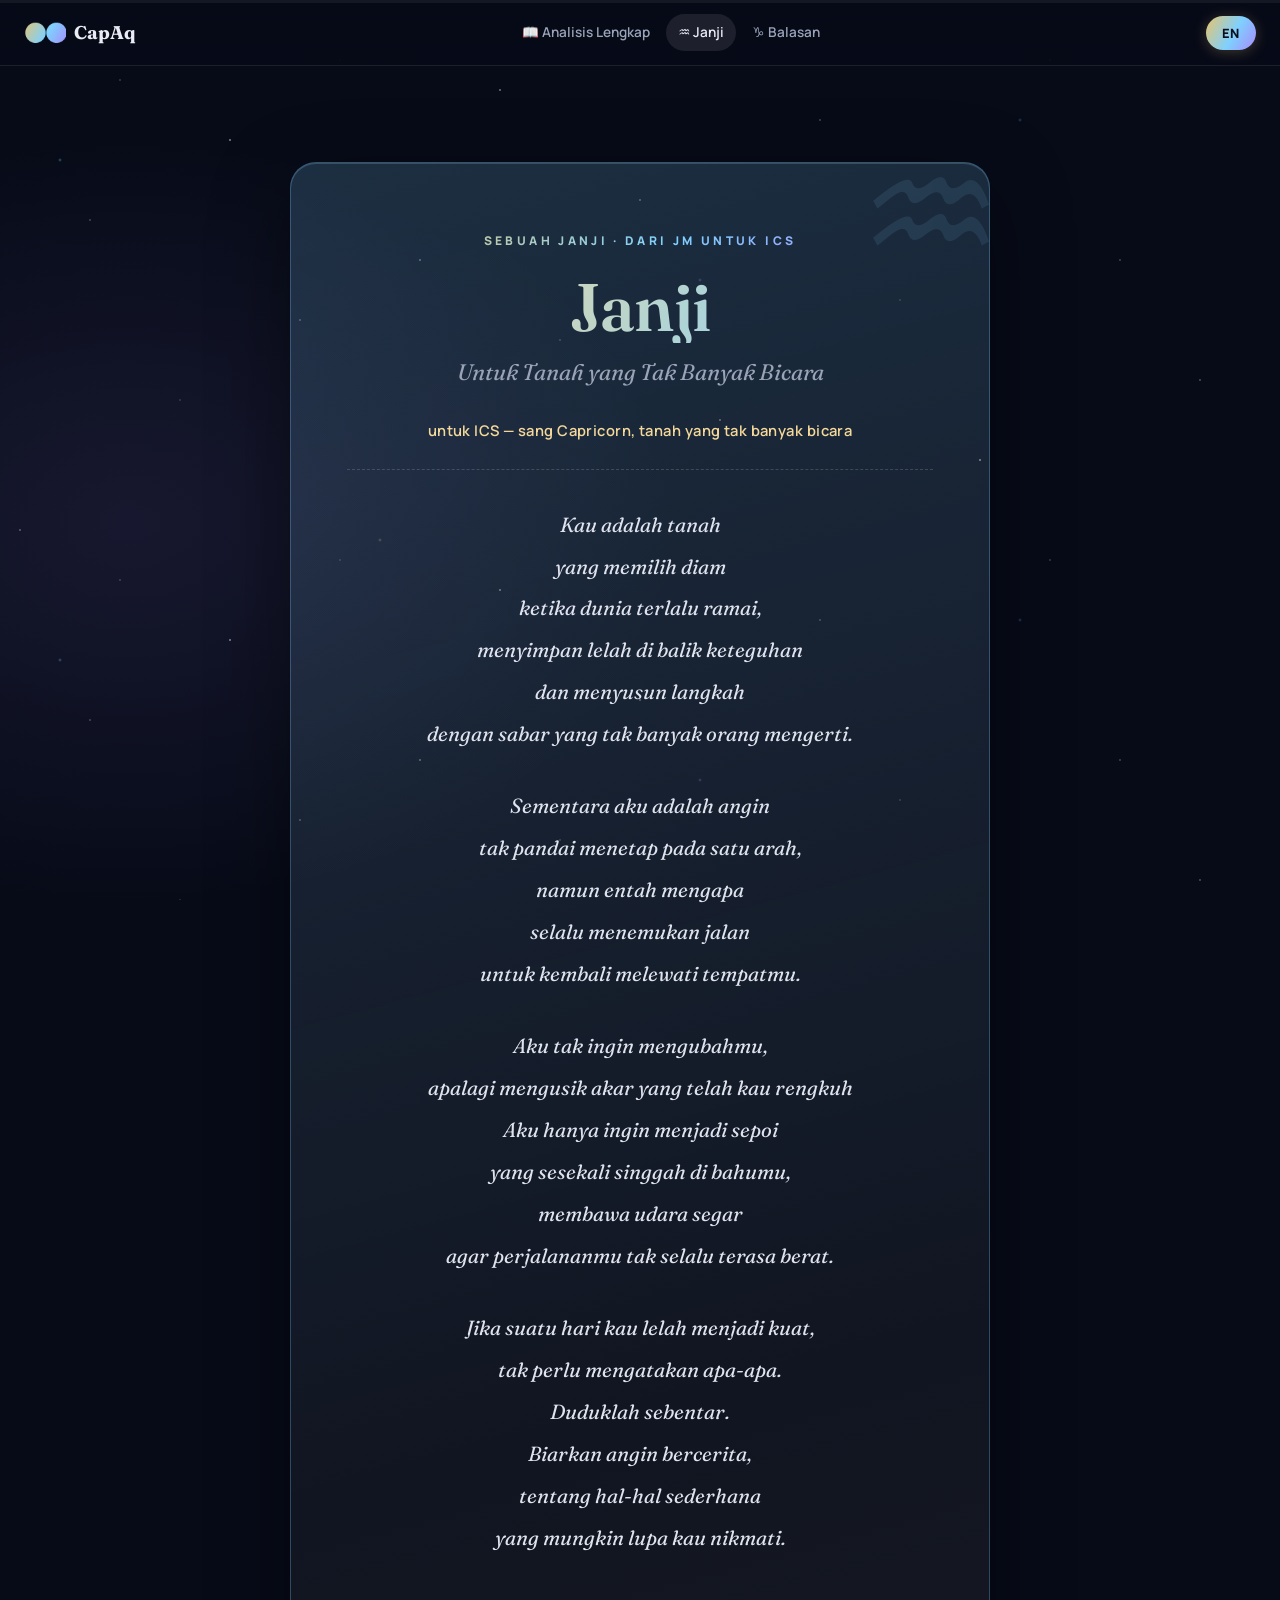
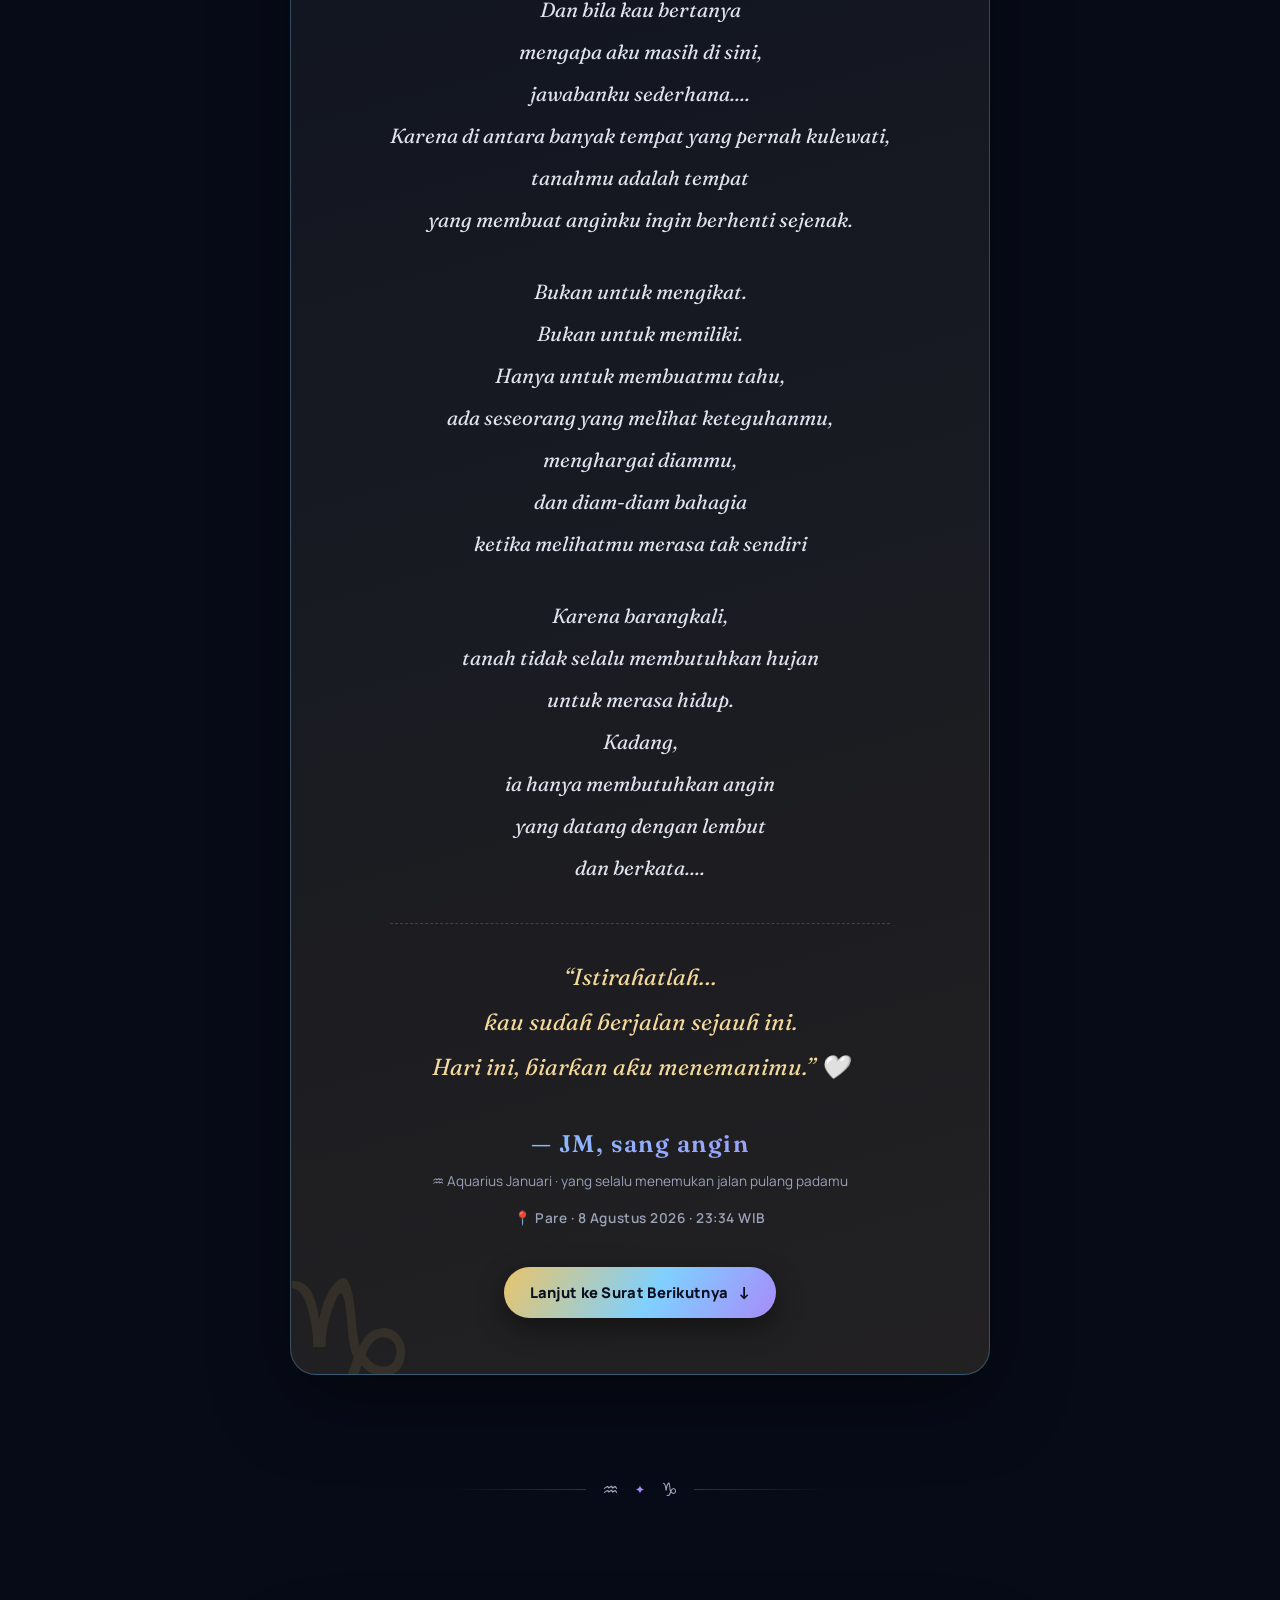
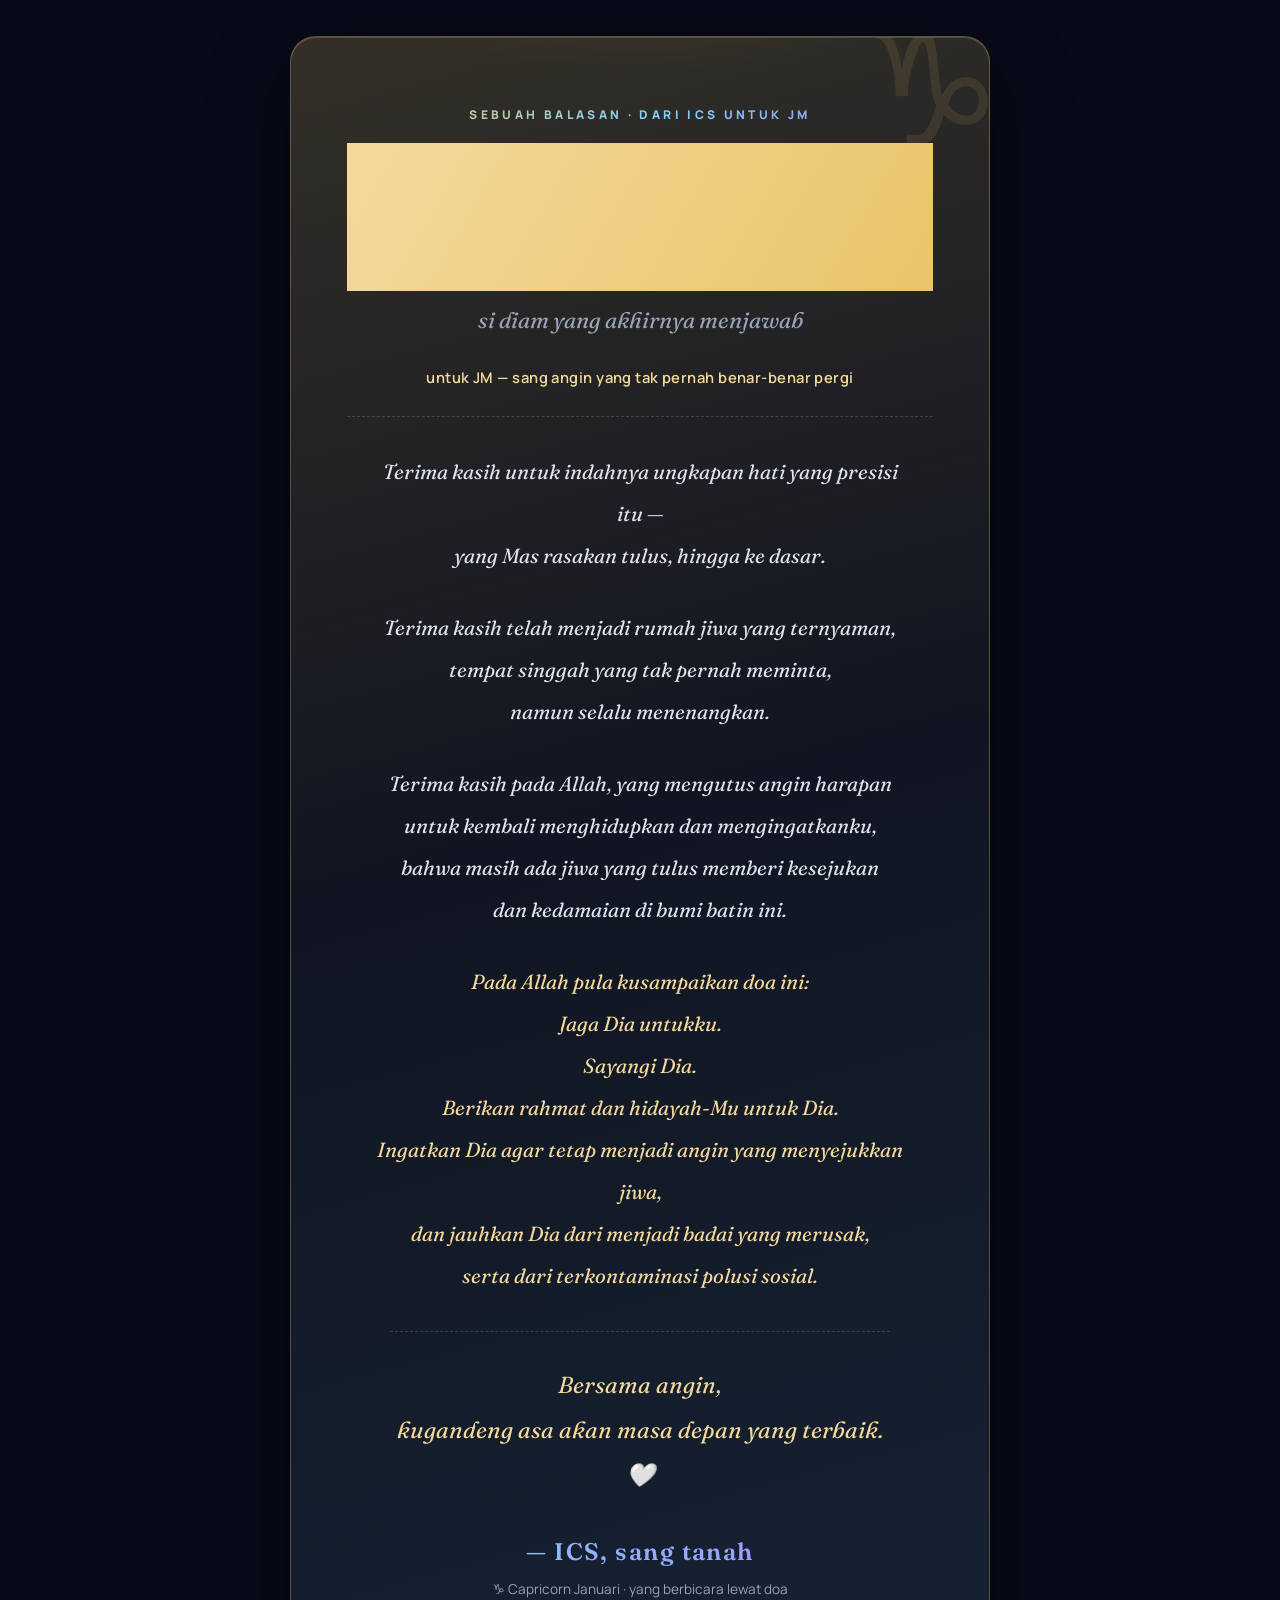
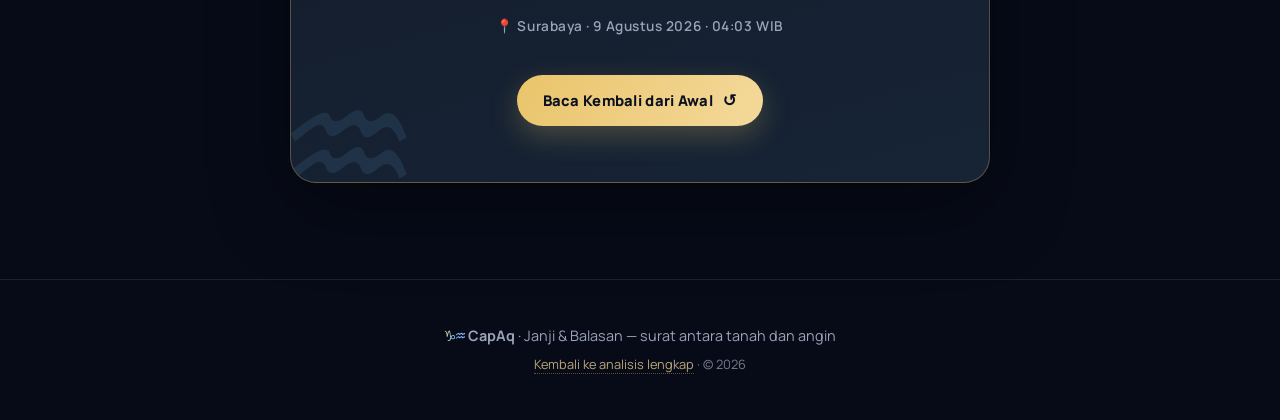
==== commit e290afe5: "style: enrich both letter cards with layered gradient treatments - Reply card (Balasan Sang Tanah): " ====
--- a/janji.html
+++ b/janji.html
@@ -54,16 +54,16 @@
       <div class="container">
         <div class="poem__card reveal">
           <div class="poem__wind" aria-hidden="true">
-            <i style="--top:16%;--w:90px;--d:9s;--delay:0s;--o:.35"></i>
-            <i style="--top:30%;--w:60px;--d:7s;--delay:2.2s;--o:.25"></i>
-            <i style="--top:44%;--w:120px;--d:11s;--delay:4s;--o:.3"></i>
-            <i style="--top:58%;--w:70px;--d:8s;--delay:1.2s;--o:.28"></i>
-            <i style="--top:70%;--w:100px;--d:10s;--delay:5.4s;--o:.32"></i>
-            <i style="--top:82%;--w:55px;--d:7.5s;--delay:3.1s;--o:.22"></i>
-            <i style="--top:24%;--w:45px;--d:6.5s;--delay:6s;--o:.2"></i>
-            <i style="--top:64%;--w:80px;--d:9.5s;--delay:7.2s;--o:.26"></i>
-            <i style="--top:38%;--w:110px;--d:12s;--delay:8s;--o:.3"></i>
-            <i style="--top:50%;--w:65px;--d:8.5s;--delay:9s;--o:.24"></i>
+            <i style="--top:16%;--w:90px;--d:9s;--delay:0s;--o:.5"></i>
+            <i style="--top:30%;--w:60px;--d:7s;--delay:2.2s;--o:.4"></i>
+            <i style="--top:44%;--w:120px;--d:11s;--delay:4s;--o:.48"></i>
+            <i style="--top:58%;--w:70px;--d:8s;--delay:1.2s;--o:.45"></i>
+            <i style="--top:70%;--w:100px;--d:10s;--delay:5.4s;--o:.55"></i>
+            <i style="--top:82%;--w:55px;--d:7.5s;--delay:3.1s;--o:.38"></i>
+            <i style="--top:24%;--w:45px;--d:6.5s;--delay:6s;--o:.42"></i>
+            <i style="--top:64%;--w:80px;--d:9.5s;--delay:7.2s;--o:.5"></i>
+            <i style="--top:38%;--w:110px;--d:12s;--delay:8s;--o:.4"></i>
+            <i style="--top:50%;--w:65px;--d:8.5s;--delay:9s;--o:.45"></i>
           </div>
 
           <p class="section__kicker poem__kicker" data-en="A PROMISE · FROM JM TO ICS" data-id="SEBUAH JANJI · DARI JM UNTUK ICS">SEBUAH JANJI · DARI JM UNTUK ICS</p>
@@ -116,16 +116,16 @@
       <div class="container">
         <div class="poem__card poem__card--reply reveal">
           <div class="poem__wind poem__wind--earth" aria-hidden="true">
-            <i style="--top:14%;--w:80px;--d:10s;--delay:1s;--o:.3"></i>
-            <i style="--top:28%;--w:55px;--d:8s;--delay:3.4s;--o:.22"></i>
-            <i style="--top:42%;--w:110px;--d:12s;--delay:0.6s;--o:.28"></i>
-            <i style="--top:56%;--w:65px;--d:9s;--delay:5s;--o:.26"></i>
-            <i style="--top:68%;--w:95px;--d:11s;--delay:2s;--o:.32"></i>
-            <i style="--top:80%;--w:50px;--d:7.5s;--delay:6.2s;--o:.2"></i>
-            <i style="--top:22%;--w:70px;--d:9.5s;--delay:7s;--o:.24"></i>
-            <i style="--top:60%;--w:120px;--d:13s;--delay:4.2s;--o:.3"></i>
-            <i style="--top:36%;--w:45px;--d:6.5s;--delay:8s;--o:.22"></i>
-            <i style="--top:74%;--w:85px;--d:10.5s;--delay:9s;--o:.26"></i>
+            <i style="--top:14%;--w:80px;--d:10s;--delay:1s;--o:.5"></i>
+            <i style="--top:28%;--w:55px;--d:8s;--delay:3.4s;--o:.4"></i>
+            <i style="--top:42%;--w:110px;--d:12s;--delay:0.6s;--o:.48"></i>
+            <i style="--top:56%;--w:65px;--d:9s;--delay:5s;--o:.45"></i>
+            <i style="--top:68%;--w:95px;--d:11s;--delay:2s;--o:.55"></i>
+            <i style="--top:80%;--w:50px;--d:7.5s;--delay:6.2s;--o:.38"></i>
+            <i style="--top:22%;--w:70px;--d:9.5s;--delay:7s;--o:.42"></i>
+            <i style="--top:60%;--w:120px;--d:13s;--delay:4.2s;--o:.5"></i>
+            <i style="--top:36%;--w:45px;--d:6.5s;--delay:8s;--o:.4"></i>
+            <i style="--top:74%;--w:85px;--d:10.5s;--delay:9s;--o:.45"></i>
           </div>
 
           <p class="section__kicker poem__kicker" data-en="A REPLY · FROM ICS TO JM" data-id="SEBUAH BALASAN · DARI ICS UNTUK JM">SEBUAH BALASAN · DARI ICS UNTUK JM</p>
--- a/styles.css
+++ b/styles.css
@@ -439,21 +439,26 @@
   max-width: 700px;
   margin: 0 auto;
   text-align: center;
-  background: linear-gradient(165deg, rgba(127,208,255,.07), rgba(255,255,255,.02) 45%, rgba(233,196,106,.06));
-  border: 1px solid var(--border-strong);
+  /* Layered "wind at first light" treatment (aqua) — mirrors the reply card's
+     gold treatment so both letters read equally rich, never flat. */
+  background:
+    radial-gradient(620px 360px at 50% -12%, rgba(127, 208, 255, .20), transparent 68%),
+    radial-gradient(520px 340px at 108% 112%, rgba(233, 196, 106, .12), transparent 62%),
+    linear-gradient(165deg, rgba(127, 208, 255, .18) 0%, rgba(255, 255, 255, .045) 45%, rgba(233, 196, 106, .12) 100%);
+  border: 1px solid rgba(127, 208, 255, .28);
   border-radius: 26px;
   padding: clamp(40px, 6vw, 68px) clamp(22px, 5vw, 56px) clamp(36px, 5vw, 56px);
-  box-shadow: 0 24px 80px rgba(0,0,0,.42);
+  box-shadow: 0 24px 80px rgba(0, 0, 0, .42), inset 0 1px 0 rgba(127, 208, 255, .22);
   overflow: hidden;
 }
 .poem__card::before {
   content: "♒"; position: absolute; top: -34px; right: -14px;
-  font-size: 10rem; line-height: 1; color: var(--aqua); opacity: .06;
+  font-size: 10rem; line-height: 1; color: var(--aqua); opacity: .10;
   pointer-events: none;
 }
 .poem__card::after {
   content: "♑"; position: absolute; bottom: -40px; left: -14px;
-  font-size: 10rem; line-height: 1; color: var(--gold); opacity: .06;
+  font-size: 10rem; line-height: 1; color: var(--gold); opacity: .10;
   pointer-events: none;
 }
 
@@ -468,12 +473,13 @@
   left: -60px; top: var(--top, 40%);
   width: var(--w, 80px); height: 1.5px;
   border-radius: 999px;
-  background: linear-gradient(90deg, transparent, var(--aqua), transparent);
+  background: linear-gradient(90deg, transparent, #a8dcff, transparent);
+  filter: drop-shadow(0 0 3px rgba(127, 208, 255, .45));
   opacity: 0;
   animation: windDrift var(--d, 9s) linear var(--delay, 0s) infinite;
   will-change: transform, opacity;
 }
-.poem__wind i:nth-child(3n) { background: linear-gradient(90deg, transparent, var(--gold-soft), transparent); }
+.poem__wind i:nth-child(3n) { background: linear-gradient(90deg, transparent, var(--gold), transparent); }
 .poem__wind i:nth-child(4n) { height: 2.5px; }
 
 @keyframes windDrift {
@@ -563,14 +569,24 @@
 .page-divider__star { font-size: .78rem; color: var(--violet); }
 
 .poem__card--reply {
-  background: linear-gradient(165deg, rgba(233,196,106,.09), rgba(255,255,255,.02) 45%, rgba(127,208,255,.06));
-}
-.poem__card--reply::before { content: "♑"; color: var(--gold); }
-.poem__card--reply::after  { content: "♒"; color: var(--aqua); }
+  /* Layered "earth at first light" treatment so the reply card never reads as
+     a flat solid panel: warm gold halo up top, cool aqua glimmer below, and a
+     clearly visible gold → white → aqua flow through the middle. */
+  background:
+    radial-gradient(620px 360px at 50% -12%, rgba(233, 196, 106, .22), transparent 68%),
+    radial-gradient(520px 340px at 108% 112%, rgba(127, 208, 255, .12), transparent 62%),
+    linear-gradient(165deg, rgba(233, 196, 106, .20) 0%, rgba(255, 255, 255, .045) 45%, rgba(127, 208, 255, .13) 100%);
+  border-color: rgba(233, 196, 106, .30);
+  box-shadow: 0 24px 80px rgba(0, 0, 0, .42), inset 0 1px 0 rgba(233, 196, 106, .22);
+}
+.poem__card--reply::before { content: "♑"; color: var(--gold); opacity: .10; }
+.poem__card--reply::after  { content: "♒"; color: var(--aqua); opacity: .10; }
 
 .poem__title--reply { background: linear-gradient(120deg, var(--gold-soft), var(--gold)); }
 
-.poem__wind--earth i { background: linear-gradient(90deg, transparent, var(--gold-soft), transparent); }
+/* Brighter, glowing gold streaks so the drifting wind is actually visible
+   against the gold-tinted reply card */
+.poem__wind--earth i { background: linear-gradient(90deg, transparent, #f7e6bd, transparent); filter: drop-shadow(0 0 3px rgba(233, 196, 106, .45)); }
 .poem__wind--earth i:nth-child(3n) { background: linear-gradient(90deg, transparent, var(--gold), transparent); }
 
 .poem__stanza--prayer { color: var(--gold-soft); }
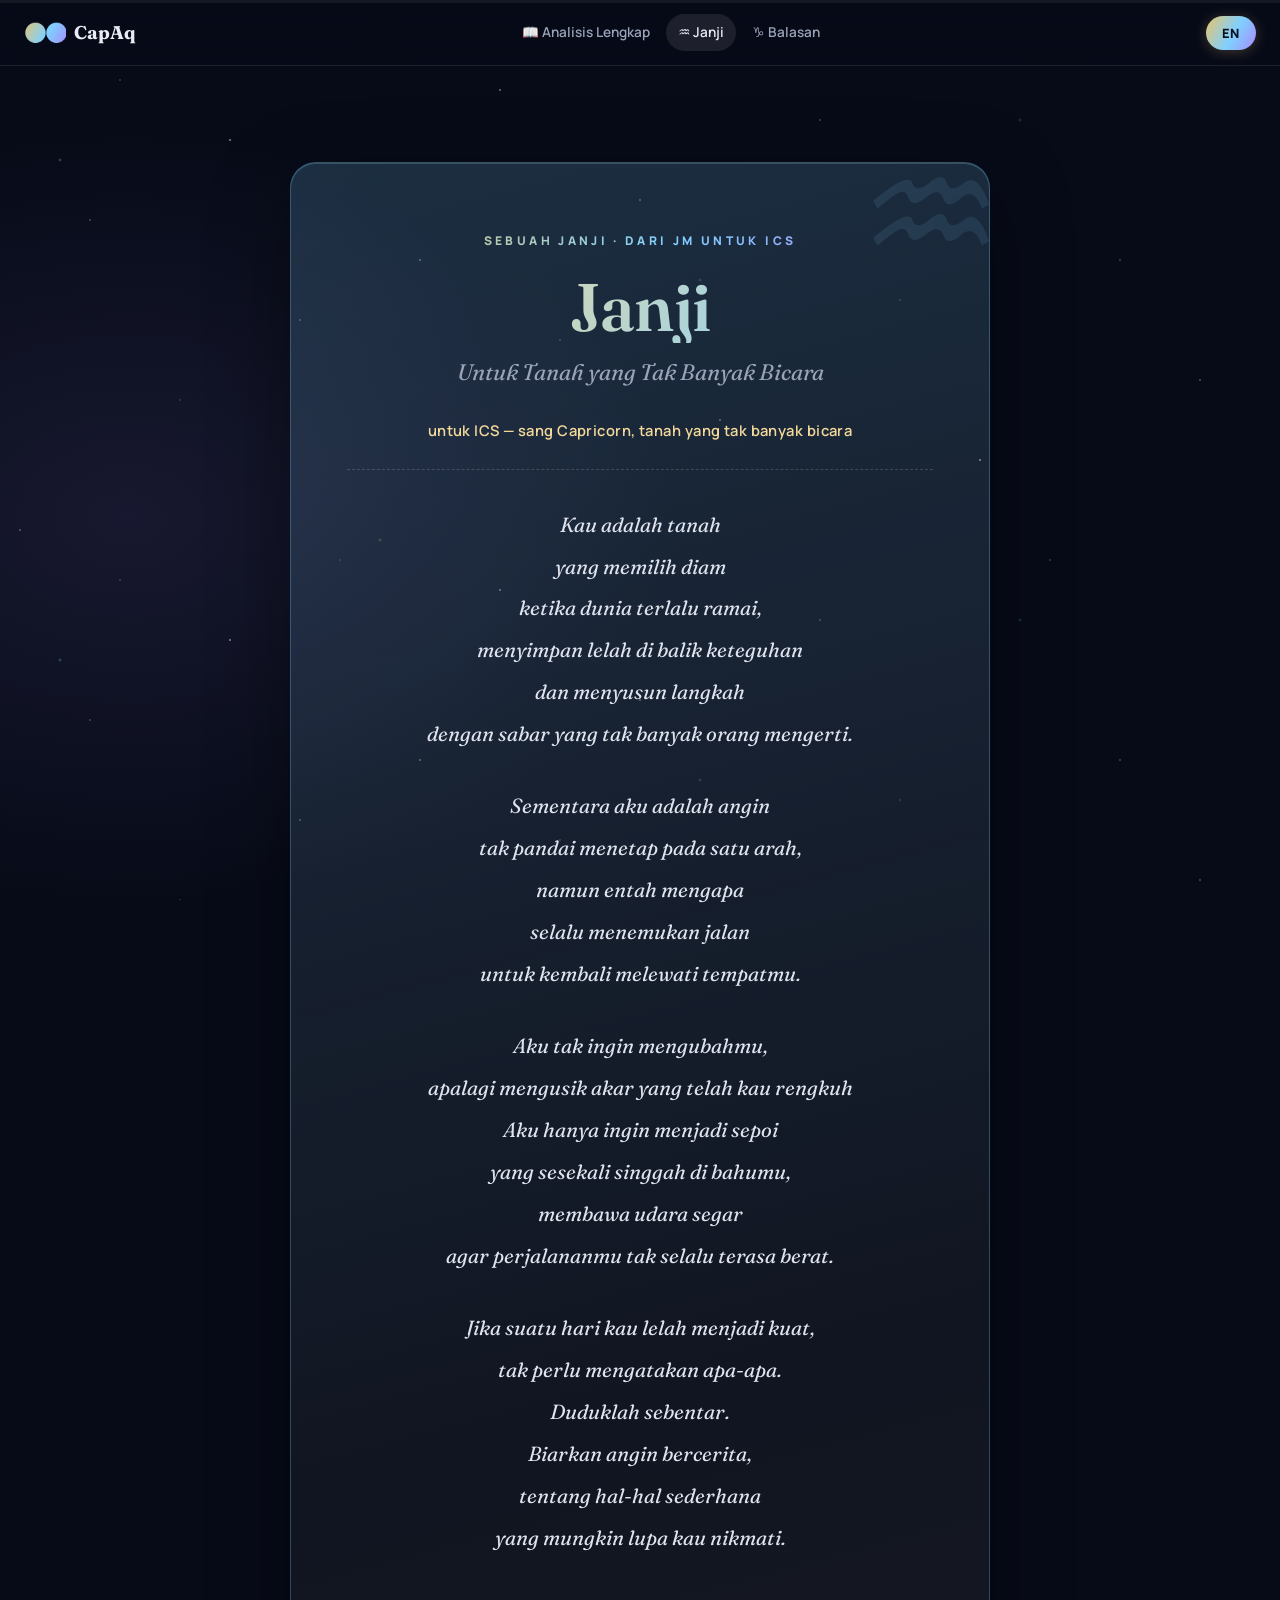
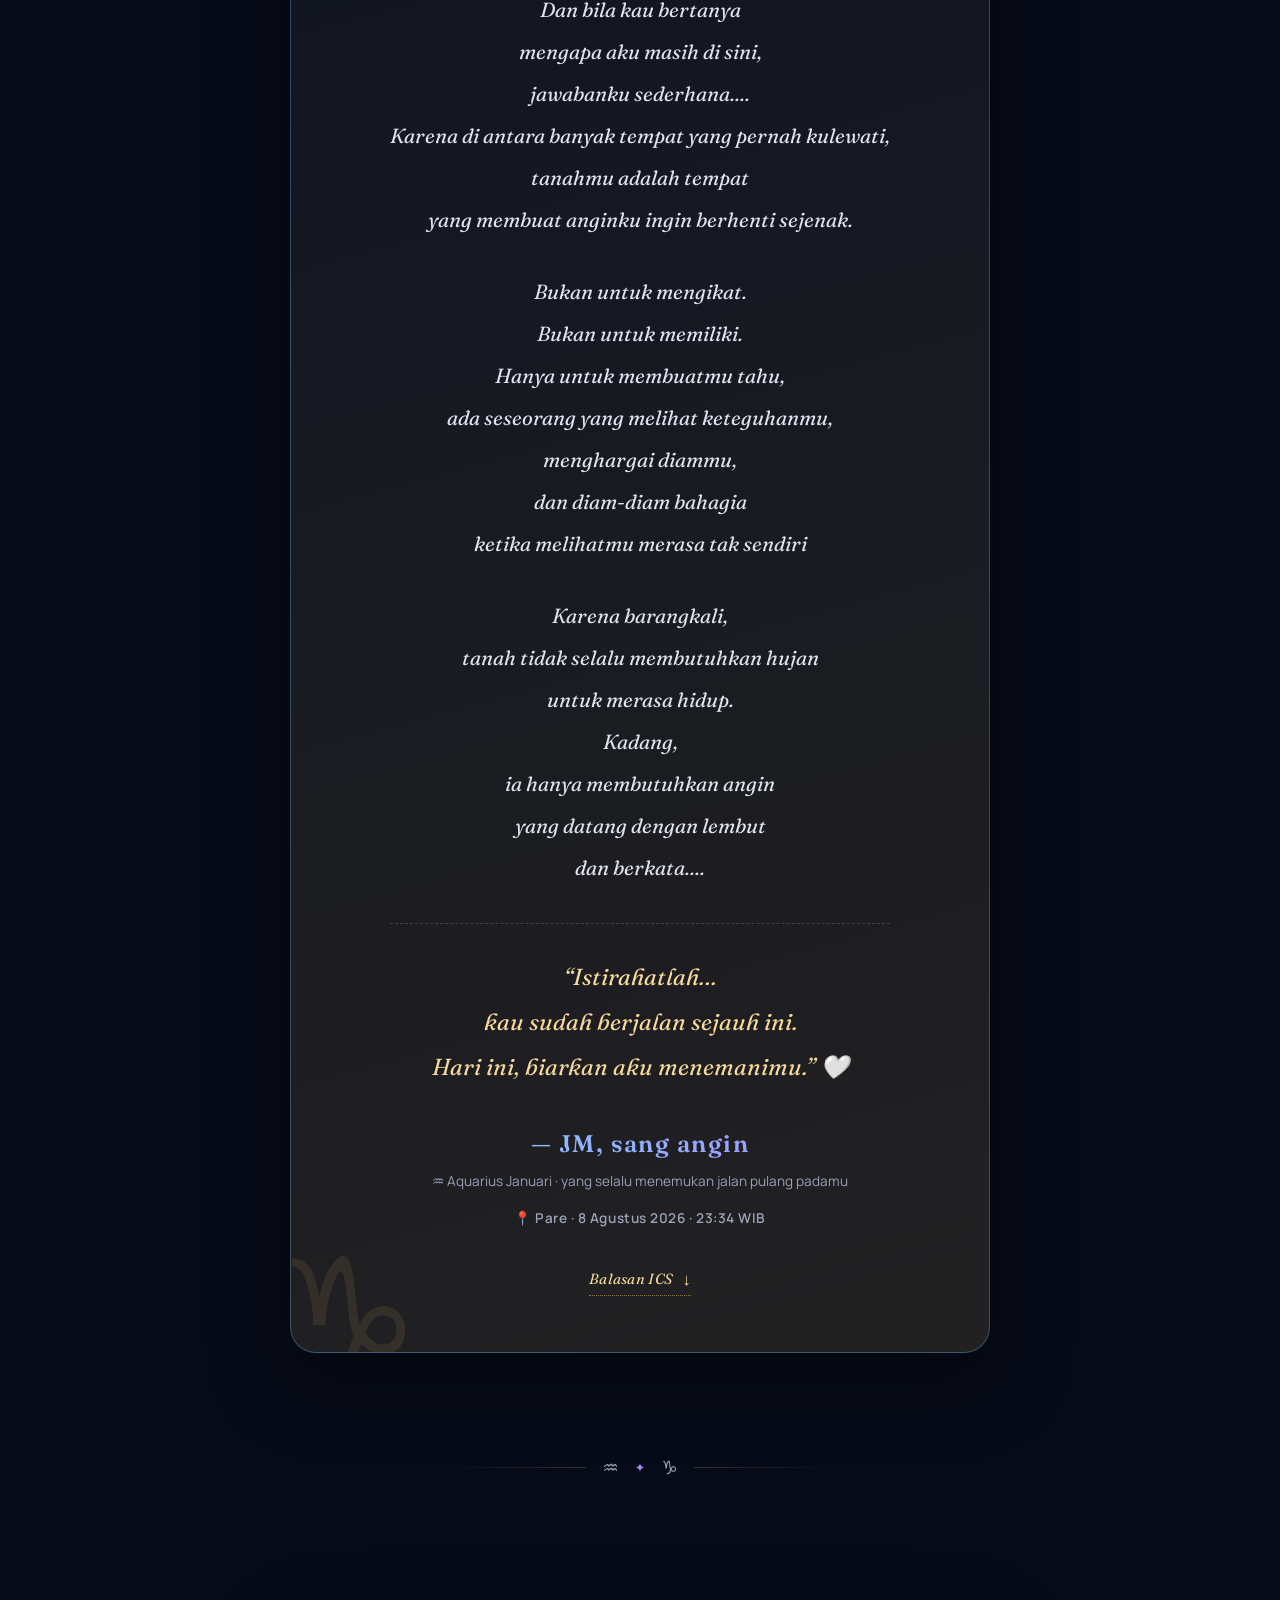
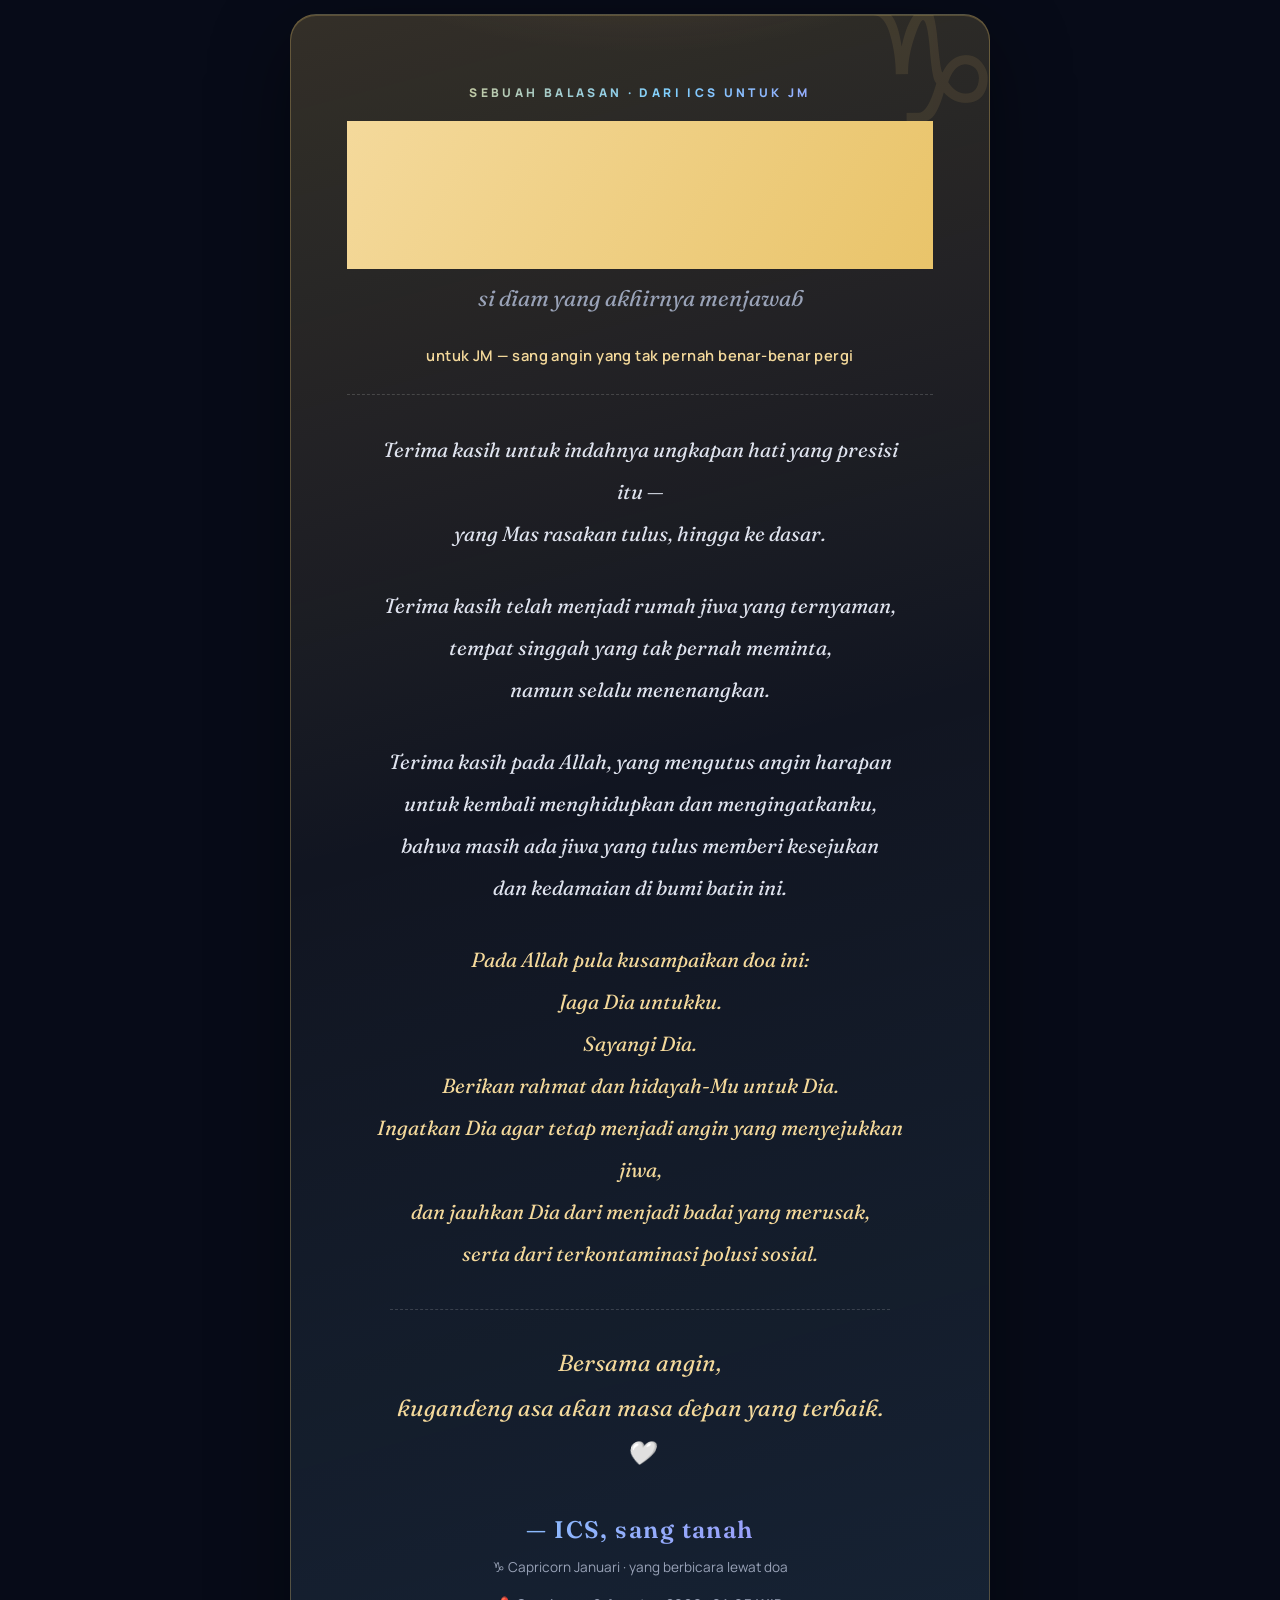
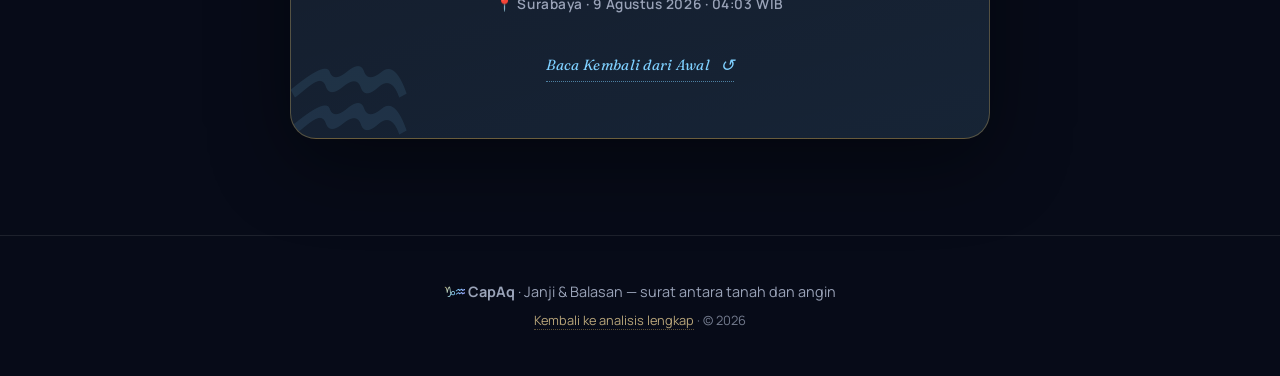
==== commit eab1f3a3: "style: restyle letter-nav buttons as bare poem-style text links - Next-letter button on letter 1: te" ====
--- a/janji.html
+++ b/janji.html
@@ -96,7 +96,7 @@
           </div>
 
           <div class="letter-nav__wrap reveal">
-            <a class="letter-nav" href="#balasan" data-en="Continue to the Next Letter <span class='letter-nav__arrow'>↓</span>" data-id="Lanjut ke Surat Berikutnya <span class='letter-nav__arrow'>↓</span>">Lanjut ke Surat Berikutnya <span class="letter-nav__arrow">↓</span></a>
+            <a class="letter-nav letter-nav--bare" href="#balasan" data-en="The Land's Reply · ICS <span class='letter-nav__arrow'>↓</span>" data-id="Balasan ICS <span class='letter-nav__arrow'>↓</span>">Balasan ICS <span class="letter-nav__arrow">↓</span></a>
           </div>
         </div>
       </div>
@@ -152,7 +152,7 @@
           </div>
 
           <div class="letter-nav__wrap reveal">
-            <a class="letter-nav letter-nav--earth" href="#janji" data-en="Read from the Beginning <span class='letter-nav__arrow'>↺</span>" data-id="Baca Kembali dari Awal <span class='letter-nav__arrow'>↺</span>">Baca Kembali dari Awal <span class="letter-nav__arrow">↺</span></a>
+            <a class="letter-nav letter-nav--bare letter-nav--bare--aqua" href="#janji" data-en="Read from the Beginning <span class='letter-nav__arrow'>↺</span>" data-id="Baca Kembali dari Awal <span class='letter-nav__arrow'>↺</span>">Baca Kembali dari Awal <span class="letter-nav__arrow">↺</span></a>
           </div>
         </div>
       </div>
--- a/styles.css
+++ b/styles.css
@@ -629,8 +629,24 @@
 .letter-nav__arrow { font-size: 1.15em; line-height: 1; }
 .letter-nav:hover { transform: translateY(-2px); box-shadow: 0 14px 36px rgba(0, 0, 0, .5); }
 .letter-nav:active { transform: translateY(0) scale(.97); }
-.letter-nav--earth { background: linear-gradient(120deg, var(--gold), var(--gold-soft)); box-shadow: 0 10px 28px rgba(233, 196, 106, .25); }
-.letter-nav--earth:hover { box-shadow: 0 14px 36px rgba(233, 196, 106, .35); }
+/* Bare text-link variant (letters page) — no solid pill box; styled like the
+   in-nav letter links so it reads as part of the letter, not a UI button */
+.letter-nav--bare {
+  background: none;
+  box-shadow: none;
+  border-radius: 0;
+  padding: 0 0 3px;
+  font-family: var(--font-display);
+  font-style: italic;
+  font-weight: 400;
+  color: var(--gold-soft);
+  border-bottom: 1px dotted rgba(233, 196, 106, .55);
+  transition: color .2s, border-color .2s;
+}
+.letter-nav--bare:hover { transform: none; box-shadow: none; color: var(--gold); border-bottom-color: var(--gold); }
+.letter-nav--bare:active { transform: none; }
+.letter-nav--bare--aqua { color: var(--aqua); border-bottom-color: rgba(127, 208, 255, .55); }
+.letter-nav--bare--aqua:hover { color: #cfe9ff; border-bottom-color: #cfe9ff; }
 
 /* Reveal on a wrapper (not the anchor) so the fade-in never clobbers the
    button's own hover/active transitions & transforms */
@@ -741,6 +757,7 @@
   .author { flex-direction: column; align-items: center; text-align: center; }
   .author__links { justify-content: center; }
   .letter-nav { font-size: .84rem; padding: 11px 20px; }
+  .letter-nav--bare { font-size: .9rem; padding: 0 0 3px; }
 }
 
 @media (prefers-reduced-motion: reduce) {
